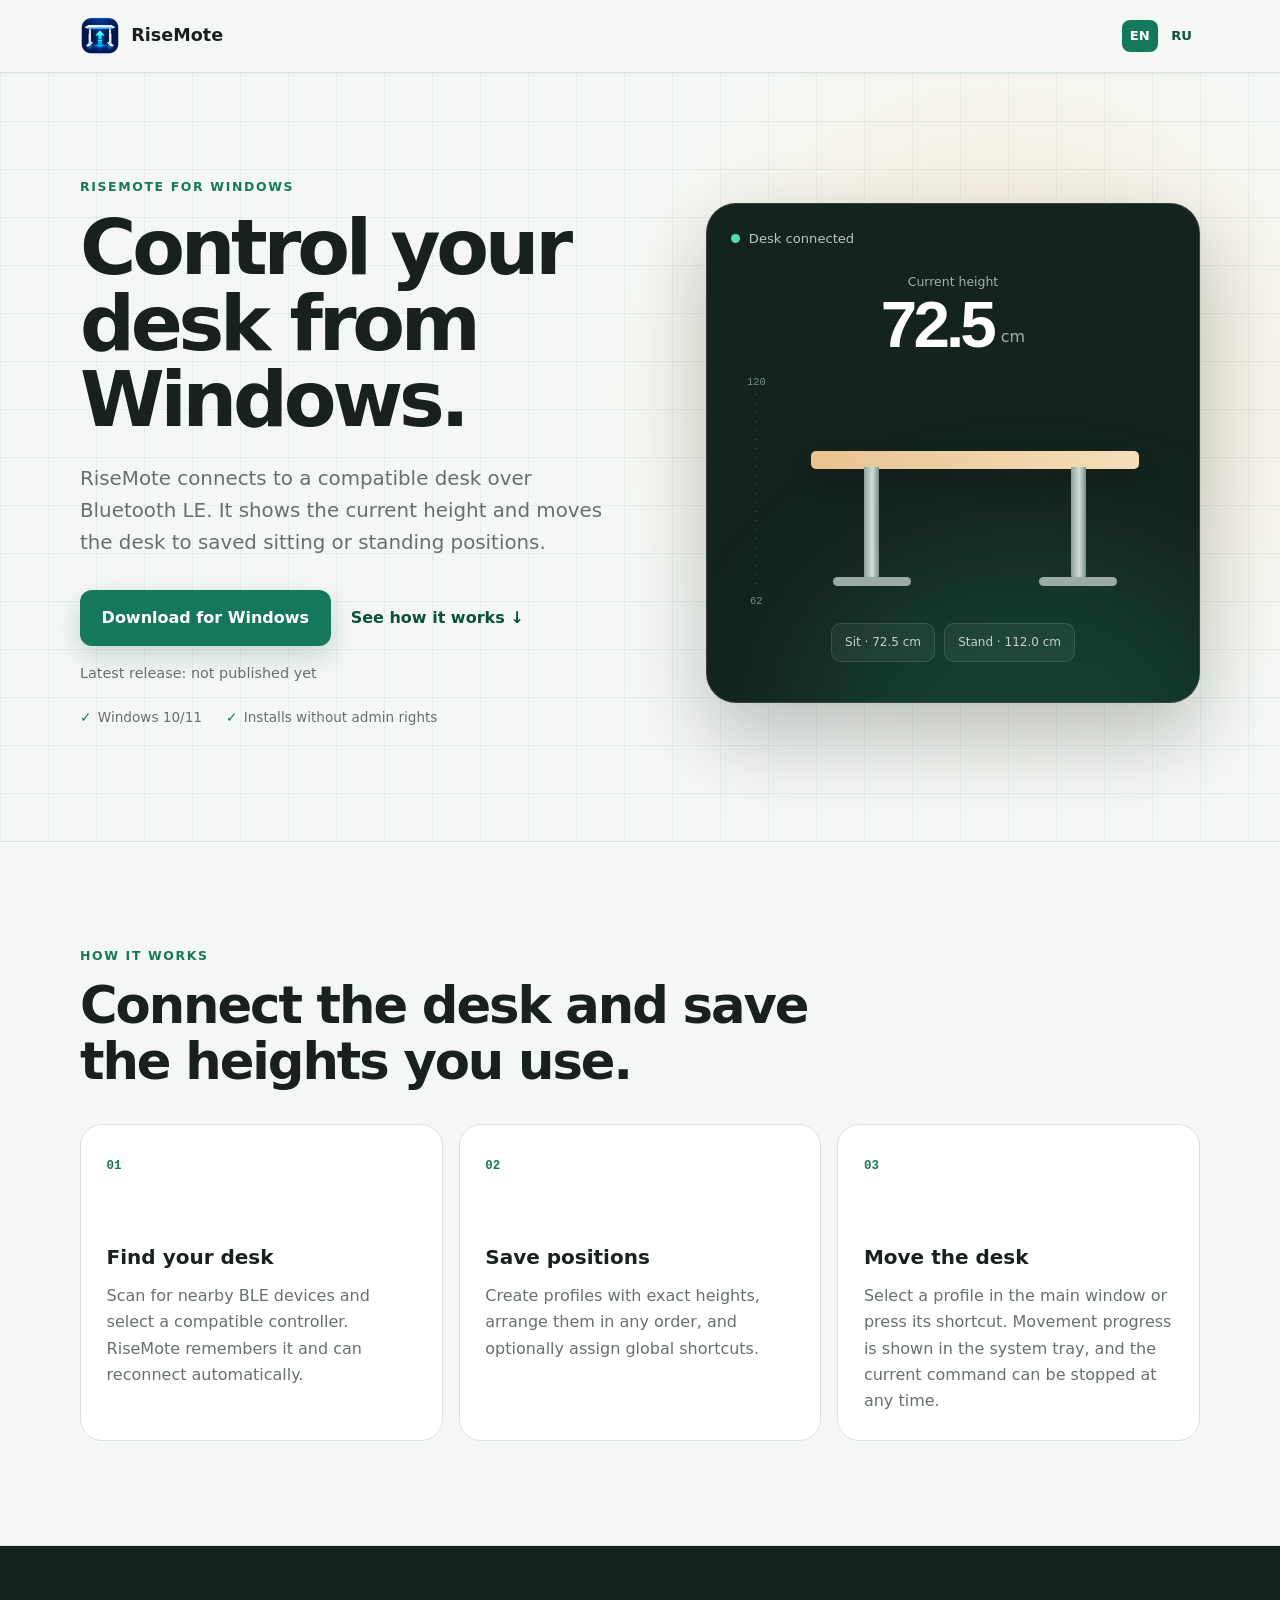
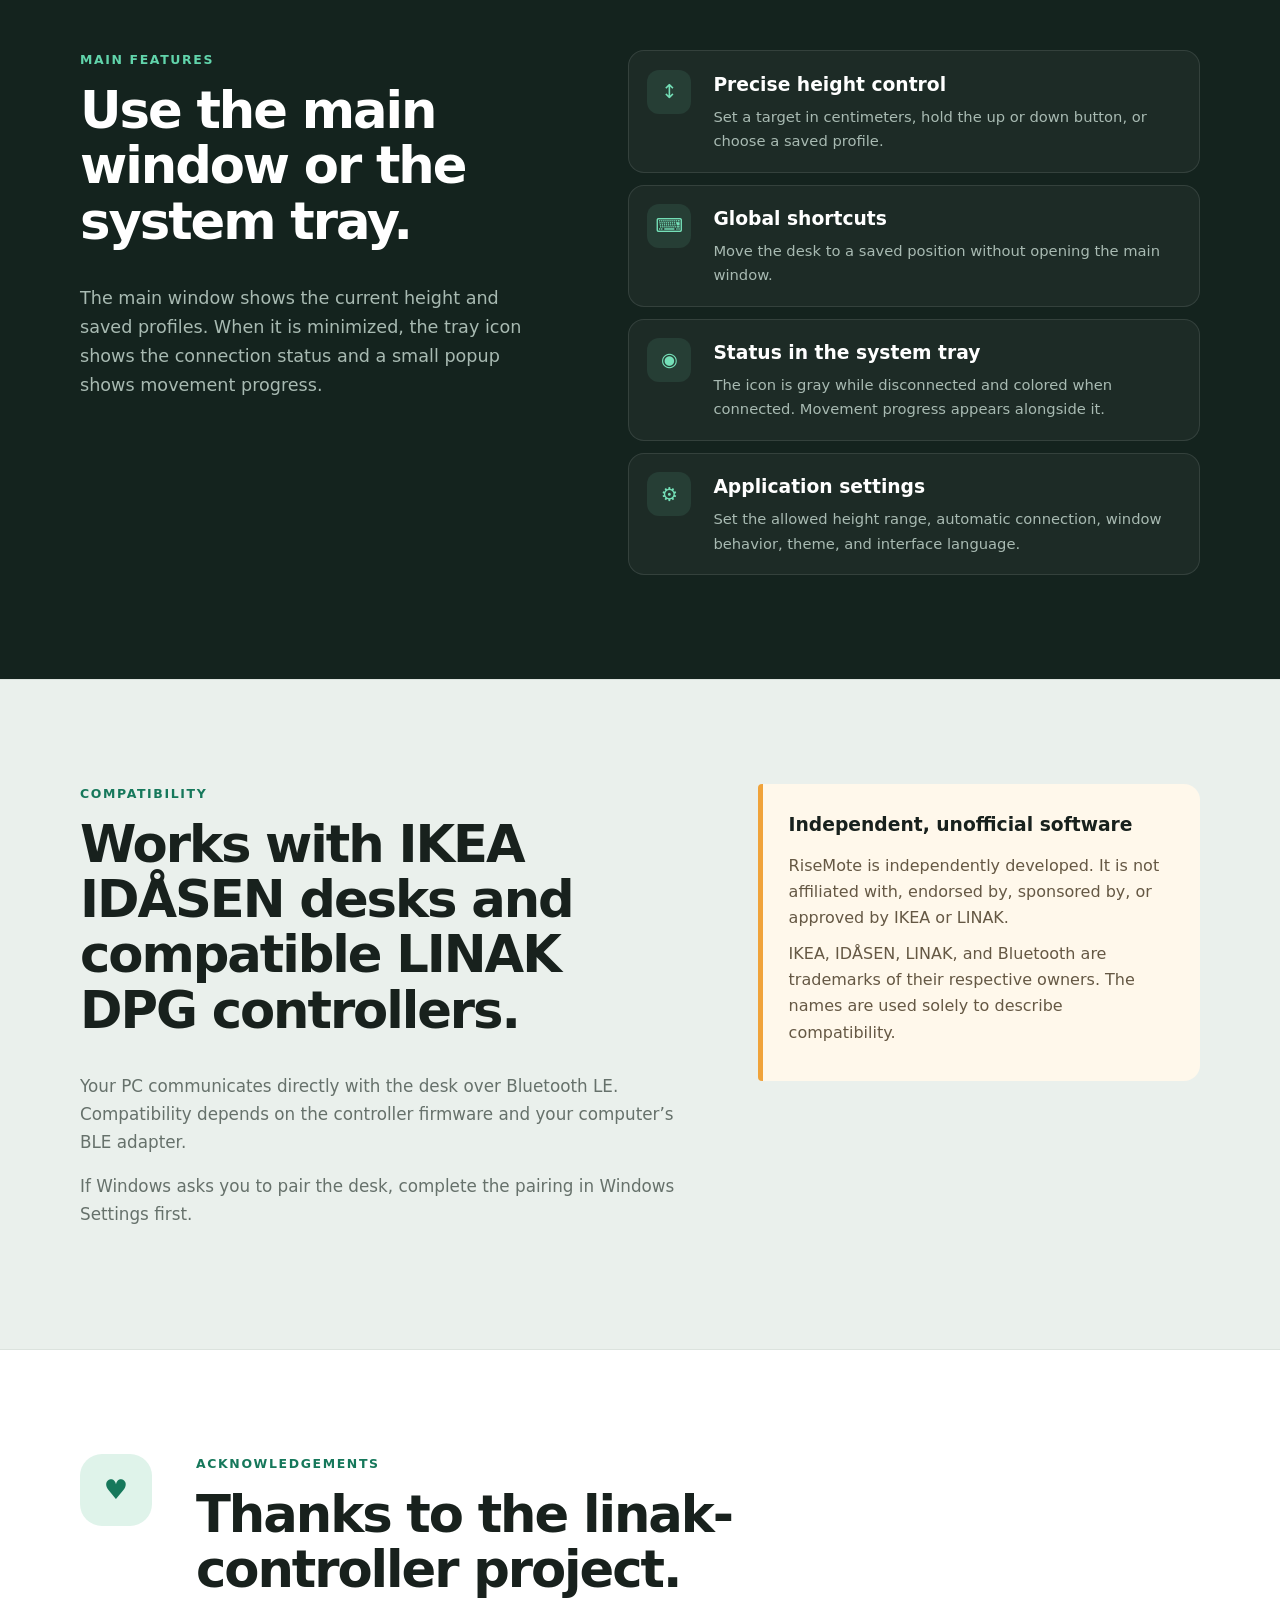
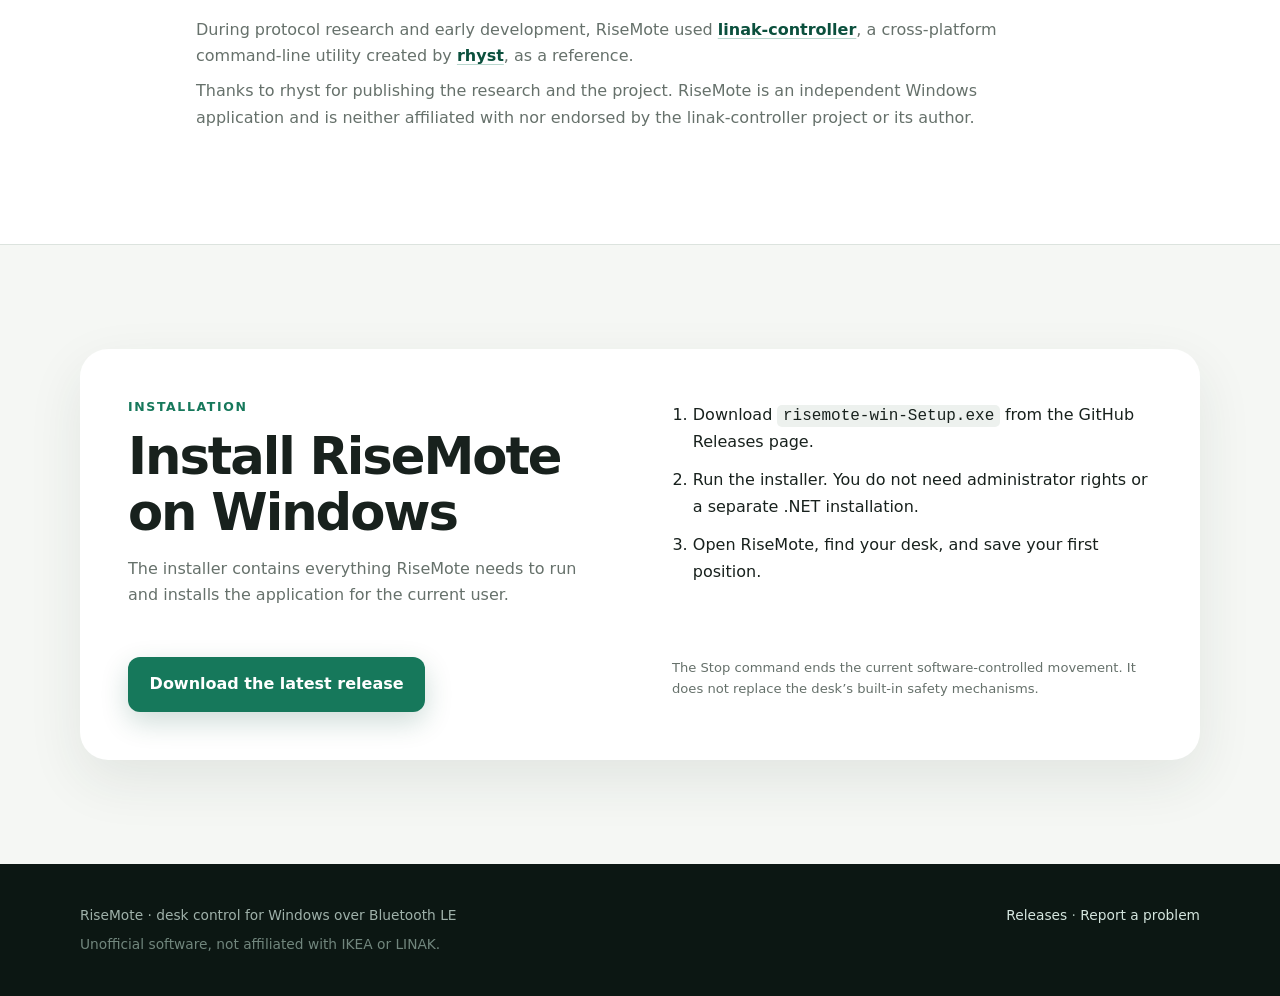
==== index.html @ e4ed6f23 "Update pages from 218585f" ====
<!doctype html>
<html lang="en">
<head>
  <meta charset="utf-8">
  <meta name="viewport" content="width=device-width, initial-scale=1">
  <title>RiseMote — Desk control for Windows</title>
  <meta name="description" content="Control a compatible sit-stand desk from Windows over Bluetooth LE. Save positions, assign global shortcuts, and monitor movement from the system tray.">
  <link rel="canonical" href="https://dosoft.github.io/risemote/">
  <link rel="alternate" hreflang="ru" href="https://dosoft.github.io/risemote/ru/">
  <link rel="icon" type="image/png" href="logo.png">
  <meta property="og:title" content="RiseMote — Desk control for Windows">
  <meta property="og:description" content="Live height, saved positions, global shortcuts, and tray controls for a compatible sit-stand desk.">
  <meta property="og:type" content="website">
  <meta property="og:url" content="https://dosoft.github.io/risemote/">
  <meta property="og:image" content="https://dosoft.github.io/risemote/logo.png">
  <meta property="og:locale" content="en_US">
  <meta name="twitter:card" content="summary">
  <link rel="stylesheet" href="styles.css">
  <script type="application/ld+json">{"@context":"https://schema.org","@type":"SoftwareApplication","name":"RiseMote","applicationCategory":"UtilitiesApplication","operatingSystem":"Windows 10, Windows 11","offers":{"@type":"Offer","price":"0","priceCurrency":"USD"},"url":"https://dosoft.github.io/risemote/","downloadUrl":"https://github.com/dosoft/risemote/releases"}</script>
</head>
<body>
  <header class="site-header">
    <div class="container nav"><a class="brand" href="./"><img src="logo.png" alt="" width="40" height="40"><span>RiseMote</span></a><nav class="languages" aria-label="Language"><span>EN</span><a href="ru/">RU</a></nav></div>
  </header>

  <main>
    <section class="hero">
      <div class="container hero-grid">
        <div class="hero-copy">
          <p class="eyebrow">RiseMote for Windows</p>
          <h1>Control your desk from Windows.</h1>
          <p class="lead">RiseMote connects to a compatible desk over Bluetooth LE. It shows the current height and moves the desk to saved sitting or standing positions.</p>
          <div class="cta"><a class="button" href="https://github.com/dosoft/risemote/releases/latest">Download for Windows</a><a class="text-link" href="#how-it-works">See how it works <span aria-hidden="true">↓</span></a></div>
          <p id="release-meta" class="release-meta" aria-live="polite">Latest release: not published yet</p>
          <ul class="requirements"><li>Windows 10/11</li><li>Installs without admin rights</li></ul>
        </div>

        <div class="desk-demo" aria-label="Illustration of a height-adjustable desk">
          <div class="connection"><span class="pulse"></span> Desk connected</div>
          <div class="readout"><span>Current height</span><strong>72.5</strong><small>cm</small></div>
          <div class="desk-scene">
            <div class="measure"><span>120</span><i></i><span>62</span></div>
            <div class="desk">
              <div class="desk-top"></div>
              <div class="desk-leg left"></div><div class="desk-leg right"></div>
              <div class="desk-foot left"></div><div class="desk-foot right"></div>
            </div>
          </div>
          <div class="preset-row"><span>Sit · 72.5 cm</span><span>Stand · 112.0 cm</span></div>
        </div>
      </div>
    </section>

    <section id="how-it-works" class="section"><div class="container">
      <p class="eyebrow">How it works</p><h2>Connect the desk and save the heights you use.</h2>
      <div class="steps">
        <article><span class="step-number">01</span><h3>Find your desk</h3><p>Scan for nearby BLE devices and select a compatible controller. RiseMote remembers it and can reconnect automatically.</p></article>
        <article><span class="step-number">02</span><h3>Save positions</h3><p>Create profiles with exact heights, arrange them in any order, and optionally assign global shortcuts.</p></article>
        <article><span class="step-number">03</span><h3>Move the desk</h3><p>Select a profile in the main window or press its shortcut. Movement progress is shown in the system tray, and the current command can be stopped at any time.</p></article>
      </div>
    </div></section>

    <section class="section control-section"><div class="container control-grid">
      <div><p class="eyebrow">Main features</p><h2>Use the main window or the system tray.</h2><p class="section-copy">The main window shows the current height and saved profiles. When it is minimized, the tray icon shows the connection status and a small popup shows movement progress.</p></div>
      <div class="feature-list">
        <article><span>↕</span><div><h3>Precise height control</h3><p>Set a target in centimeters, hold the up or down button, or choose a saved profile.</p></div></article>
        <article><span>⌨</span><div><h3>Global shortcuts</h3><p>Move the desk to a saved position without opening the main window.</p></div></article>
        <article><span>◉</span><div><h3>Status in the system tray</h3><p>The icon is gray while disconnected and colored when connected. Movement progress appears alongside it.</p></div></article>
        <article><span>⚙</span><div><h3>Application settings</h3><p>Set the allowed height range, automatic connection, window behavior, theme, and interface language.</p></div></article>
      </div>
    </div></section>

    <section class="section compatibility"><div class="container compatibility-grid">
      <div><p class="eyebrow">Compatibility</p><h2>Works with IKEA IDÅSEN desks and compatible LINAK DPG controllers.</h2><p>Your PC communicates directly with the desk over Bluetooth LE. Compatibility depends on the controller firmware and your computer’s BLE adapter.</p><p>If Windows asks you to pair the desk, complete the pairing in Windows Settings first.</p></div>
      <aside class="notice"><h3>Independent, unofficial software</h3><p>RiseMote is independently developed. It is not affiliated with, endorsed by, sponsored by, or approved by IKEA or LINAK.</p><p>IKEA, IDÅSEN, LINAK, and Bluetooth are trademarks of their respective owners. The names are used solely to describe compatibility.</p></aside>
    </div></section>

    <section class="section credits"><div class="container credit-card">
      <div class="credit-mark" aria-hidden="true">♥</div>
      <div><p class="eyebrow">Acknowledgements</p><h2>Thanks to the linak-controller project.</h2><p>During protocol research and early development, RiseMote used <a href="https://github.com/rhyst/linak-controller" rel="noopener">linak-controller</a>, a cross-platform command-line utility created by <a href="https://github.com/rhyst" rel="noopener">rhyst</a>, as a reference.</p><p>Thanks to rhyst for publishing the research and the project. RiseMote is an independent Windows application and is neither affiliated with nor endorsed by the linak-controller project or its author.</p></div>
    </div></section>

    <section class="section install"><div class="container install-card">
      <div><p class="eyebrow">Installation</p><h2>Install RiseMote on Windows</h2><p>The installer contains everything RiseMote needs to run and installs the application for the current user.</p></div>
      <ol><li>Download <code>risemote-win-Setup.exe</code> from the GitHub Releases page.</li><li>Run the installer. You do not need administrator rights or a separate .NET installation.</li><li>Open RiseMote, find your desk, and save your first position.</li></ol>
      <a class="button" href="https://github.com/dosoft/risemote/releases/latest">Download the latest release</a>
      <p class="fine-print">The Stop command ends the current software-controlled movement. It does not replace the desk’s built-in safety mechanisms.</p>
    </div></section>
  </main>

  <footer><div class="container footer-grid"><p>RiseMote · desk control for Windows over Bluetooth LE</p><p><a href="https://github.com/dosoft/risemote/releases">Releases</a> · <a href="https://github.com/dosoft/risemote/issues">Report a problem</a></p><p class="footer-legal">Unofficial software, not affiliated with IKEA or LINAK.</p></div></footer>
  <script src="release.js"></script>
</body>
</html>
---- styles.css ----
:root {
  --bg: #f5f7f4;
  --surface: #ffffff;
  --ink: #18211d;
  --muted: #66716b;
  --line: #dce3de;
  --green: #16785b;
  --green-dark: #0b503d;
  --green-soft: #dff3ea;
  --amber: #f0a33a;
  --night: #14231e;
  --radius: 22px;
}
* { box-sizing: border-box; }
html { scroll-behavior: smooth; }
body { margin: 0; color: var(--ink); background: var(--bg); font: 16px/1.65 "Segoe UI Variable", "Segoe UI", system-ui, sans-serif; }
a { color: var(--green-dark); text-decoration: none; }
a:hover { text-decoration: underline; }
.container { width: min(1120px, calc(100% - 2.5rem)); margin-inline: auto; }
.site-header { border-bottom: 1px solid var(--line); background: rgba(245,247,244,.88); backdrop-filter: blur(14px); }
.nav { min-height: 72px; display: flex; align-items: center; justify-content: space-between; }
.brand { display: inline-flex; align-items: center; gap: .7rem; color: var(--ink); font-size: 1.1rem; font-weight: 750; }
.brand:hover { text-decoration: none; }
.brand img { border-radius: 10px; }
.languages { display: flex; gap: .35rem; align-items: center; font-size: .82rem; font-weight: 750; }
.languages a, .languages span { min-width: 34px; padding: .35rem .5rem; border-radius: 8px; text-align: center; }
.languages span { color: white; background: var(--green); }
.hero { position: relative; overflow: hidden; padding: 6.5rem 0 7rem; background: linear-gradient(rgba(22,120,91,.07) 1px, transparent 1px), linear-gradient(90deg, rgba(22,120,91,.07) 1px, transparent 1px), radial-gradient(circle at 78% 42%, rgba(240,163,58,.2), transparent 24rem), var(--bg); background-size: 48px 48px, 48px 48px, auto, auto; }
.hero-grid { display: grid; grid-template-columns: minmax(0, 1.05fr) minmax(400px, .95fr); gap: 5rem; align-items: center; }
.eyebrow { margin: 0 0 .75rem; color: var(--green); font-size: .78rem; font-weight: 800; letter-spacing: .13em; text-transform: uppercase; }
h1 { max-width: 730px; margin: 0; font-size: clamp(3rem, 6vw, 5.5rem); line-height: .99; letter-spacing: -.055em; }
.lead { max-width: 650px; margin: 1.6rem 0 2rem; color: var(--muted); font-size: 1.24rem; line-height: 1.6; }
.cta { display: flex; flex-wrap: wrap; align-items: center; gap: 1.25rem; }
.button { display: inline-flex; align-items: center; justify-content: center; padding: .9rem 1.35rem; border-radius: 12px; color: white; background: var(--green); font-weight: 750; box-shadow: 0 10px 28px rgba(11,80,61,.2); transition: transform .18s, background .18s; }
.button:hover { background: var(--green-dark); text-decoration: none; transform: translateY(-2px); }
.text-link { font-weight: 700; }
.release-meta { min-height: 1.6em; margin: 1rem 0 0; color: var(--muted); font-size: .9rem; }
.release-version { color: var(--green-dark); }
.requirements { display: flex; flex-wrap: wrap; gap: .5rem 1.5rem; margin: 1.3rem 0 0; padding: 0; color: var(--muted); font-size: .85rem; list-style: none; }
.requirements li::before { content: "✓"; margin-right: .4rem; color: var(--green); font-weight: 800; }
.desk-demo { position: relative; min-height: 500px; padding: 1.5rem; border: 1px solid rgba(255,255,255,.15); border-radius: 30px; color: white; background: var(--night); box-shadow: 0 35px 80px rgba(20,35,30,.25); overflow: hidden; }
.desk-demo::before { content: ""; position: absolute; inset: auto -10% -35% 20%; height: 65%; border-radius: 50%; background: rgba(22,120,91,.32); filter: blur(65px); }
.connection { position: relative; display: flex; align-items: center; gap: .55rem; color: #b8c8c1; font-size: .82rem; }
.pulse { width: 9px; height: 9px; border-radius: 50%; background: #50dfa8; box-shadow: 0 0 0 0 rgba(80,223,168,.6); animation: pulse 2s infinite; }
.readout { position: relative; display: grid; grid-template-columns: auto auto; width: fit-content; margin: 1.4rem auto 0; align-items: end; }
.readout span { grid-column: 1 / 3; color: #9eb0a8; font-size: .78rem; text-align: center; }
.readout strong { font: 760 4.1rem/1 "Segoe UI Variable", "Segoe UI", sans-serif; letter-spacing: -.06em; }
.readout small { padding: 0 0 .45rem .5rem; color: #9eb0a8; font-size: 1rem; }
.desk-scene { position: relative; height: 260px; margin-top: .3rem; }
.measure { position: absolute; left: 1rem; top: 14px; bottom: 16px; display: grid; grid-template-rows: auto 1fr auto; color: #789087; font: .65rem/1 Consolas, monospace; text-align: center; }
.measure i { width: 1px; margin: .4rem auto; background: repeating-linear-gradient(to bottom, #476158 0 1px, transparent 1px 9px); }
.desk { position: absolute; inset: 0; }
.desk-top { position: absolute; left: 18%; right: 8%; top: 88px; height: 18px; border-radius: 5px; background: linear-gradient(90deg, #e8c390, #f6deb9); box-shadow: 0 12px 22px rgba(0,0,0,.22); }
.desk-leg { position: absolute; top: 104px; width: 15px; height: 112px; border-radius: 0 0 4px 4px; background: linear-gradient(90deg, #8ea099, #d2ddd8 55%, #788d84); }
.desk-leg.left { left: 30%; }
.desk-leg.right { right: 20%; }
.desk-foot { position: absolute; top: 214px; width: 78px; height: 9px; border-radius: 5px; background: #9aaba4; }
.desk-foot.left { left: calc(30% - 31px); }
.desk-foot.right { right: calc(20% - 31px); }
.preset-row { position: relative; display: flex; justify-content: center; gap: .6rem; }
.preset-row span { padding: .55rem .8rem; border: 1px solid rgba(255,255,255,.12); border-radius: 10px; color: #c5d1cc; background: rgba(255,255,255,.055); font-size: .75rem; }
.section { padding: 6.5rem 0; border-top: 1px solid var(--line); }
h2 { max-width: 760px; margin: 0 0 2.2rem; font-size: clamp(2.2rem, 4vw, 3.7rem); line-height: 1.08; letter-spacing: -.04em; }
.steps { display: grid; grid-template-columns: repeat(3, 1fr); gap: 1rem; }
.steps article { min-height: 270px; padding: 1.6rem; border: 1px solid var(--line); border-radius: var(--radius); background: var(--surface); }
.step-number { color: var(--green); font: 800 .78rem/1 Consolas, monospace; }
.steps h3 { margin: 4rem 0 .55rem; font-size: 1.25rem; }
.steps p, .section-copy { margin: 0; color: var(--muted); }
.control-section { color: white; background: var(--night); }
.control-section .eyebrow { color: #61d4ab; }
.control-grid { display: grid; grid-template-columns: .9fr 1.1fr; gap: 5rem; }
.control-section .section-copy { color: #a8bab2; font-size: 1.1rem; }
.feature-list { display: grid; gap: .75rem; }
.feature-list article { display: grid; grid-template-columns: 50px 1fr; gap: 1rem; padding: 1.15rem; border: 1px solid rgba(255,255,255,.1); border-radius: 16px; background: rgba(255,255,255,.04); }
.feature-list article > span { display: grid; width: 44px; height: 44px; place-items: center; border-radius: 12px; color: #75e0b8; background: rgba(117,224,184,.1); font-size: 1.2rem; }
.feature-list h3 { margin: 0 0 .25rem; }
.feature-list p { margin: 0; color: #a8bab2; font-size: .92rem; }
.compatibility { background: #eaf0ec; }
.compatibility-grid { display: grid; grid-template-columns: 1.15fr .85fr; gap: 5rem; align-items: start; }
.compatibility-grid > div > p:not(.eyebrow) { color: var(--muted); font-size: 1.05rem; }
.notice { padding: 1.6rem; border-left: 5px solid var(--amber); border-radius: 4px 16px 16px 4px; background: #fff8eb; }
.notice h3 { margin: 0 0 .75rem; }
.notice p { margin: .55rem 0; color: #655844; }
.credits { background: var(--surface); }
.credit-card { display: grid; grid-template-columns: 84px 1fr; gap: 2rem; align-items: start; }
.credit-mark { display: grid; width: 72px; height: 72px; place-items: center; border-radius: 22px; color: var(--green); background: var(--green-soft); font-size: 1.7rem; }
.credit-card h2 { margin-bottom: 1.2rem; }
.credit-card p:not(.eyebrow) { max-width: 820px; margin: .55rem 0; color: var(--muted); }
.credit-card a { font-weight: 700; text-decoration: underline; text-decoration-color: rgba(22,120,91,.3); text-underline-offset: .2em; }
.install-card { display: grid; grid-template-columns: 1fr 1fr; gap: 2rem 4rem; padding: 3rem; border-radius: 28px; background: var(--surface); box-shadow: 0 20px 55px rgba(32,58,48,.09); }
.install-card h2 { margin-bottom: .8rem; }
.install-card > div > p:last-child { color: var(--muted); }
.install-card ol { margin: .3rem 0 0; padding-left: 1.3rem; }
.install-card li { margin-bottom: .75rem; }
.install-card .button { justify-self: start; align-self: start; }
.fine-print { margin: 0; color: var(--muted); font-size: .82rem; }
code { padding: .12rem .35rem; border-radius: 5px; background: #edf1ee; overflow-wrap: anywhere; }
footer { padding: 2.5rem 0; color: #9fb1aa; background: #0c1713; font-size: .86rem; }
.footer-grid { display: grid; grid-template-columns: 1fr auto; gap: .4rem 2rem; align-items: center; }
footer p { margin: 0; }
footer a { color: #d4e5de; }
.footer-legal { grid-column: 1 / -1; color: #71867d; }
@keyframes pulse { 70% { box-shadow: 0 0 0 9px rgba(80,223,168,0); } 100% { box-shadow: 0 0 0 0 rgba(80,223,168,0); } }
@media (prefers-reduced-motion: reduce) { html { scroll-behavior: auto; } .pulse { animation: none; } }
@media (max-width: 900px) {
  .hero { padding: 4.5rem 0; }
  .hero-grid, .control-grid, .compatibility-grid { grid-template-columns: 1fr; gap: 3.5rem; }
  .hero-copy { text-align: center; }
  .lead { margin-inline: auto; }
  .cta, .requirements { justify-content: center; }
  .desk-demo { width: min(540px, 100%); margin-inline: auto; }
  .steps { grid-template-columns: 1fr; }
  .steps article { min-height: 0; }
  .steps h3 { margin-top: 2rem; }
}
@media (max-width: 650px) {
  .container { width: min(100% - 1.5rem, 1120px); }
  .hero { padding: 3.5rem 0; }
  h1 { font-size: clamp(2.7rem, 13vw, 4rem); }
  .desk-demo { min-height: 455px; padding: 1.1rem; }
  .desk-scene { height: 225px; }
  .desk-top { top: 70px; }
  .desk-leg { top: 86px; height: 102px; }
  .desk-foot { top: 186px; }
  .preset-row { gap: .35rem; }
  .preset-row span { padding: .45rem .55rem; font-size: .67rem; }
  .section { padding: 4.5rem 0; }
  .install-card { grid-template-columns: 1fr; padding: 1.5rem; }
  .credit-card { grid-template-columns: 1fr; gap: 1rem; }
  .footer-grid { grid-template-columns: 1fr; text-align: center; }
  .footer-legal { grid-column: auto; }
}
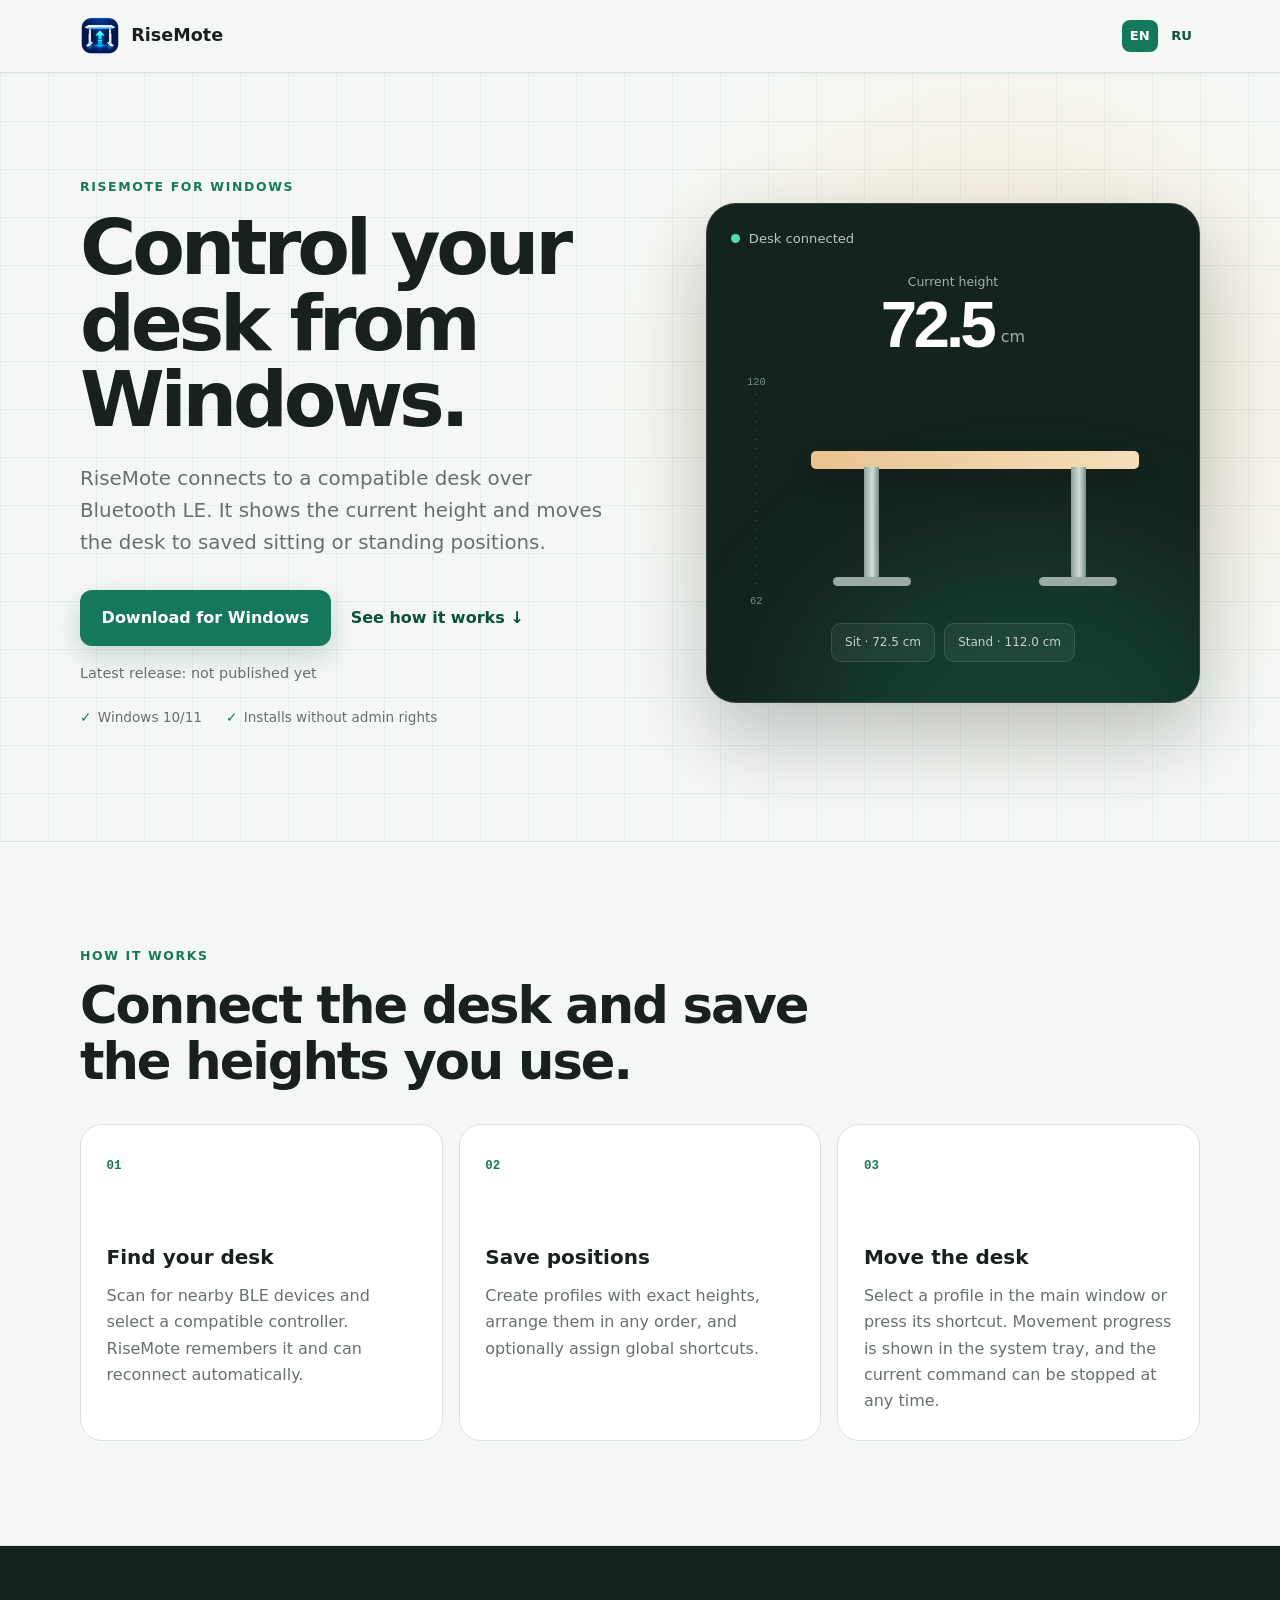
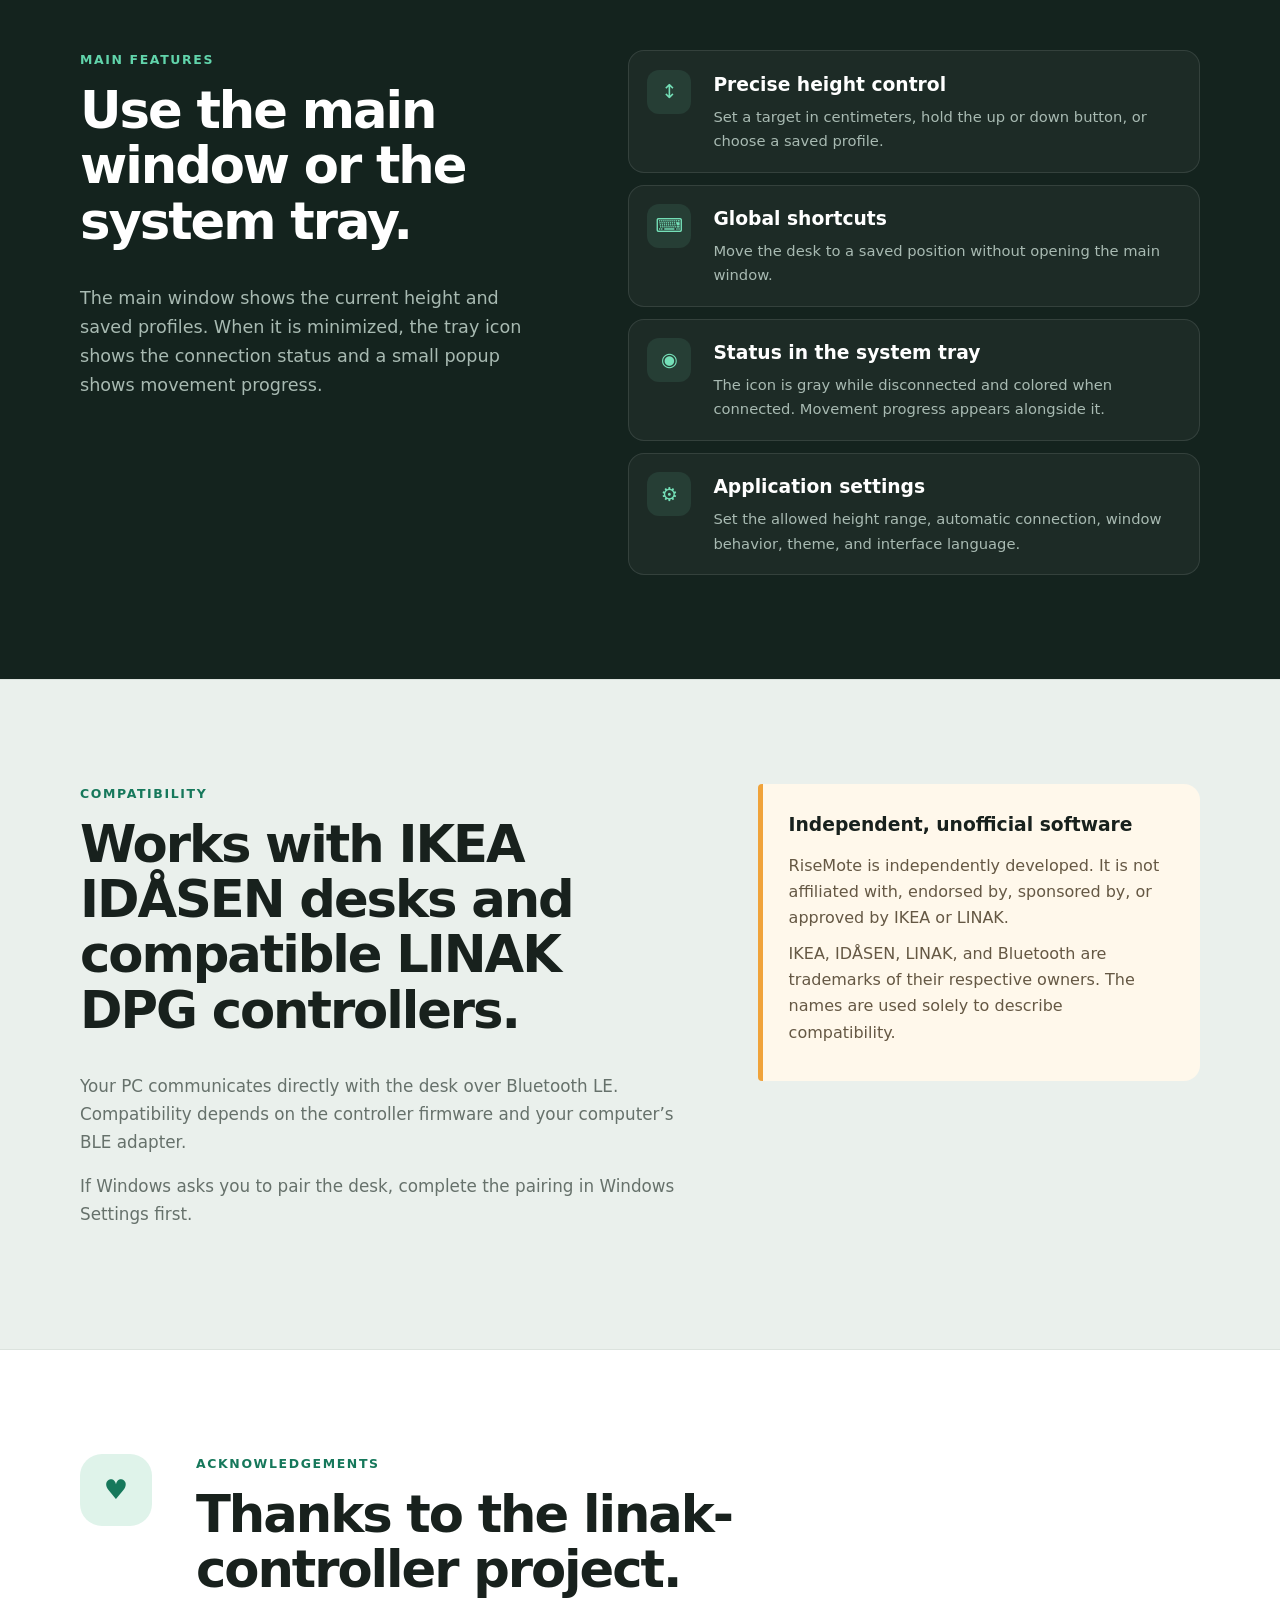
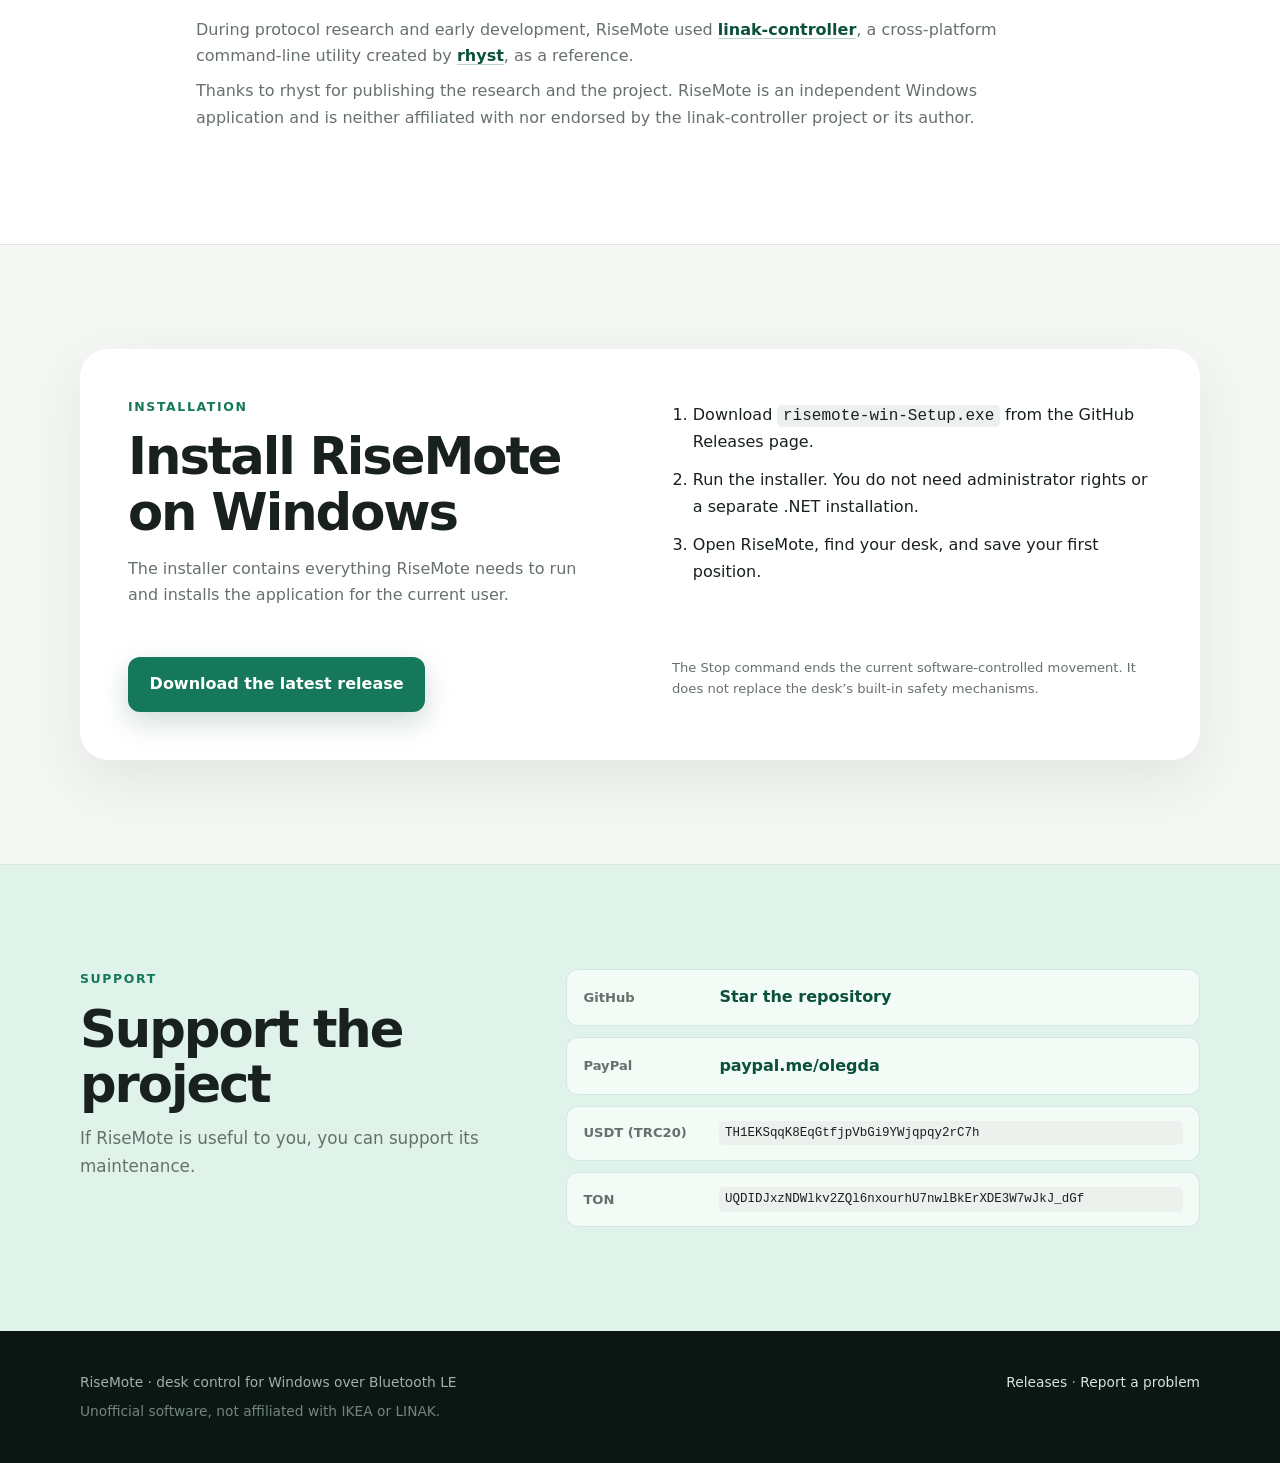
==== commit ebc3c3be: "Update pages from 1939dfc" ====
--- a/index.html
+++ b/index.html
@@ -86,6 +86,16 @@
       <a class="button" href="https://github.com/dosoft/risemote/releases/latest">Download the latest release</a>
       <p class="fine-print">The Stop command ends the current software-controlled movement. It does not replace the desk’s built-in safety mechanisms.</p>
     </div></section>
+
+    <section class="section support"><div class="container support-card">
+      <div><p class="eyebrow">Support</p><h2>Support the project</h2><p>If RiseMote is useful to you, you can support its maintenance.</p></div>
+      <ul class="support-options">
+        <li><span>GitHub</span><a href="https://github.com/dosoft/risemote">Star the repository</a></li>
+        <li><span>PayPal</span><a href="https://paypal.me/olegda">paypal.me/olegda</a></li>
+        <li><span>USDT (TRC20)</span><code>TH1EKSqqK8EqGtfjpVbGi9YWjqpqy2rC7h</code></li>
+        <li><span>TON</span><code>UQDIDJxzNDWlkv2ZQl6nxourhU7nwlBkErXDE3W7wJkJ_dGf</code></li>
+      </ul>
+    </div></section>
   </main>
 
   <footer><div class="container footer-grid"><p>RiseMote · desk control for Windows over Bluetooth LE</p><p><a href="https://github.com/dosoft/risemote/releases">Releases</a> · <a href="https://github.com/dosoft/risemote/issues">Report a problem</a></p><p class="footer-legal">Unofficial software, not affiliated with IKEA or LINAK.</p></div></footer>
--- a/styles.css
+++ b/styles.css
@@ -94,6 +94,15 @@
 .install-card li { margin-bottom: .75rem; }
 .install-card .button { justify-self: start; align-self: start; }
 .fine-print { margin: 0; color: var(--muted); font-size: .82rem; }
+.support { background: var(--green-soft); }
+.support-card { display: grid; grid-template-columns: .8fr 1.2fr; gap: 4rem; align-items: start; }
+.support-card h2 { margin-bottom: .8rem; }
+.support-card > div > p:last-child { max-width: 520px; margin: 0; color: var(--muted); font-size: 1.05rem; }
+.support-options { display: grid; gap: .7rem; margin: 0; padding: 0; list-style: none; }
+.support-options li { display: grid; grid-template-columns: 120px minmax(0, 1fr); gap: 1rem; align-items: center; padding: .9rem 1rem; border: 1px solid rgba(22,120,91,.14); border-radius: 12px; background: rgba(255,255,255,.62); }
+.support-options span { color: var(--muted); font-size: .82rem; font-weight: 700; }
+.support-options a { font-weight: 700; }
+.support-options code { min-width: 0; font-size: .78rem; }
 code { padding: .12rem .35rem; border-radius: 5px; background: #edf1ee; overflow-wrap: anywhere; }
 footer { padding: 2.5rem 0; color: #9fb1aa; background: #0c1713; font-size: .86rem; }
 .footer-grid { display: grid; grid-template-columns: 1fr auto; gap: .4rem 2rem; align-items: center; }
@@ -104,7 +113,7 @@
 @media (prefers-reduced-motion: reduce) { html { scroll-behavior: auto; } .pulse { animation: none; } }
 @media (max-width: 900px) {
   .hero { padding: 4.5rem 0; }
-  .hero-grid, .control-grid, .compatibility-grid { grid-template-columns: 1fr; gap: 3.5rem; }
+  .hero-grid, .control-grid, .compatibility-grid, .support-card { grid-template-columns: 1fr; gap: 3.5rem; }
   .hero-copy { text-align: center; }
   .lead { margin-inline: auto; }
   .cta, .requirements { justify-content: center; }
@@ -126,6 +135,7 @@
   .preset-row span { padding: .45rem .55rem; font-size: .67rem; }
   .section { padding: 4.5rem 0; }
   .install-card { grid-template-columns: 1fr; padding: 1.5rem; }
+  .support-options li { grid-template-columns: 1fr; gap: .25rem; }
   .credit-card { grid-template-columns: 1fr; gap: 1rem; }
   .footer-grid { grid-template-columns: 1fr; text-align: center; }
   .footer-legal { grid-column: auto; }
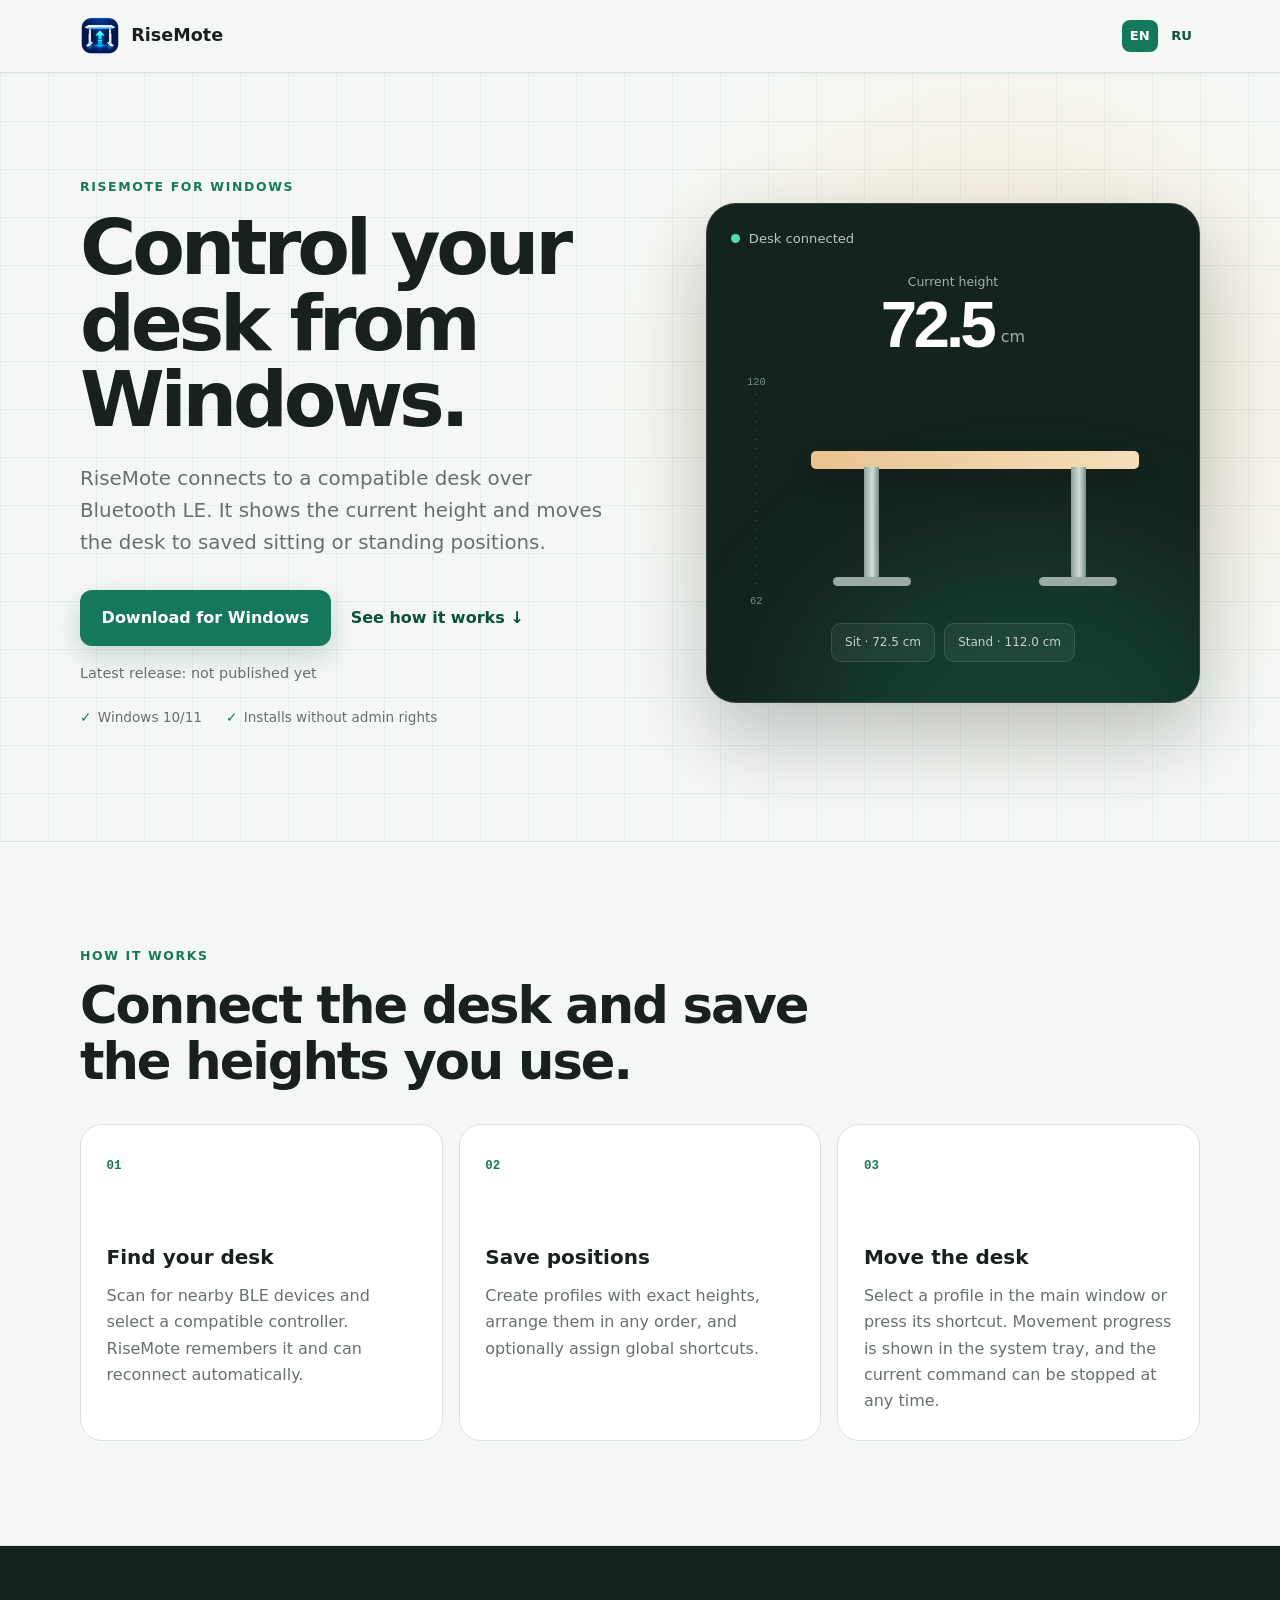
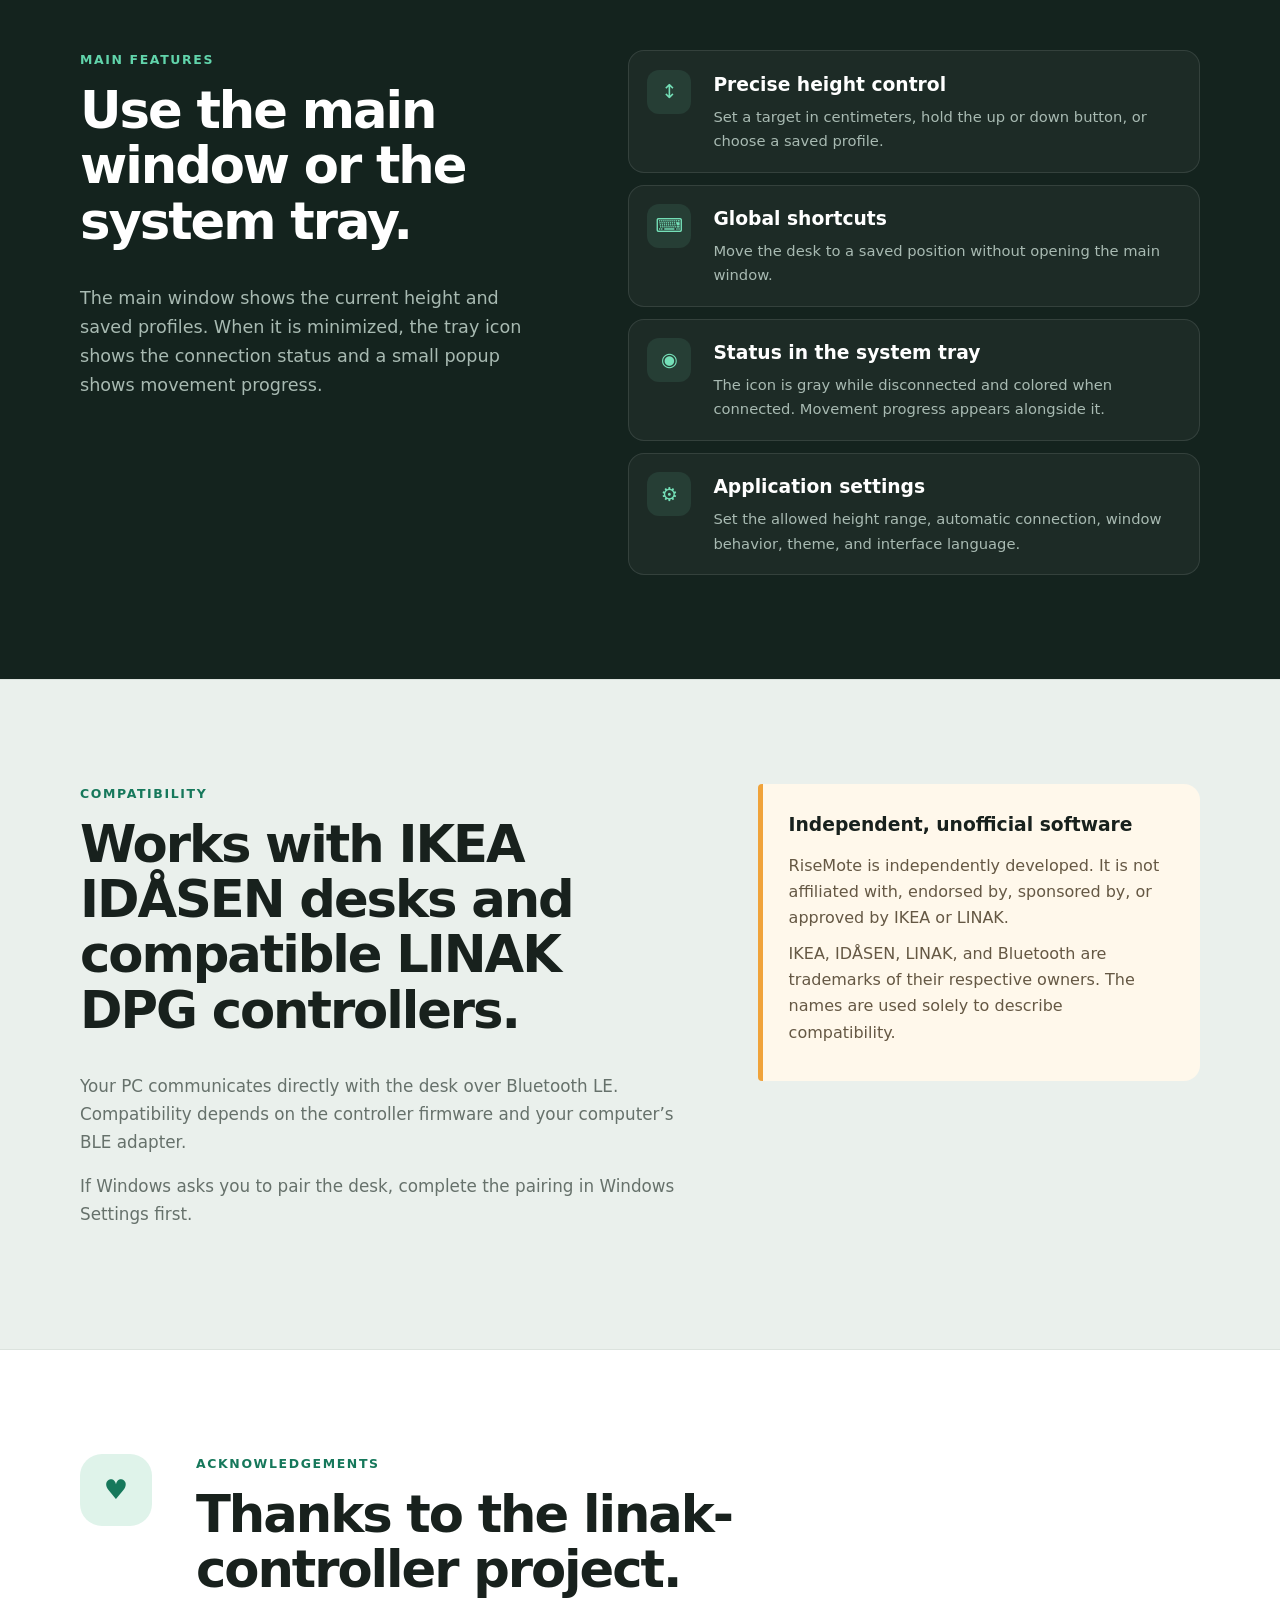
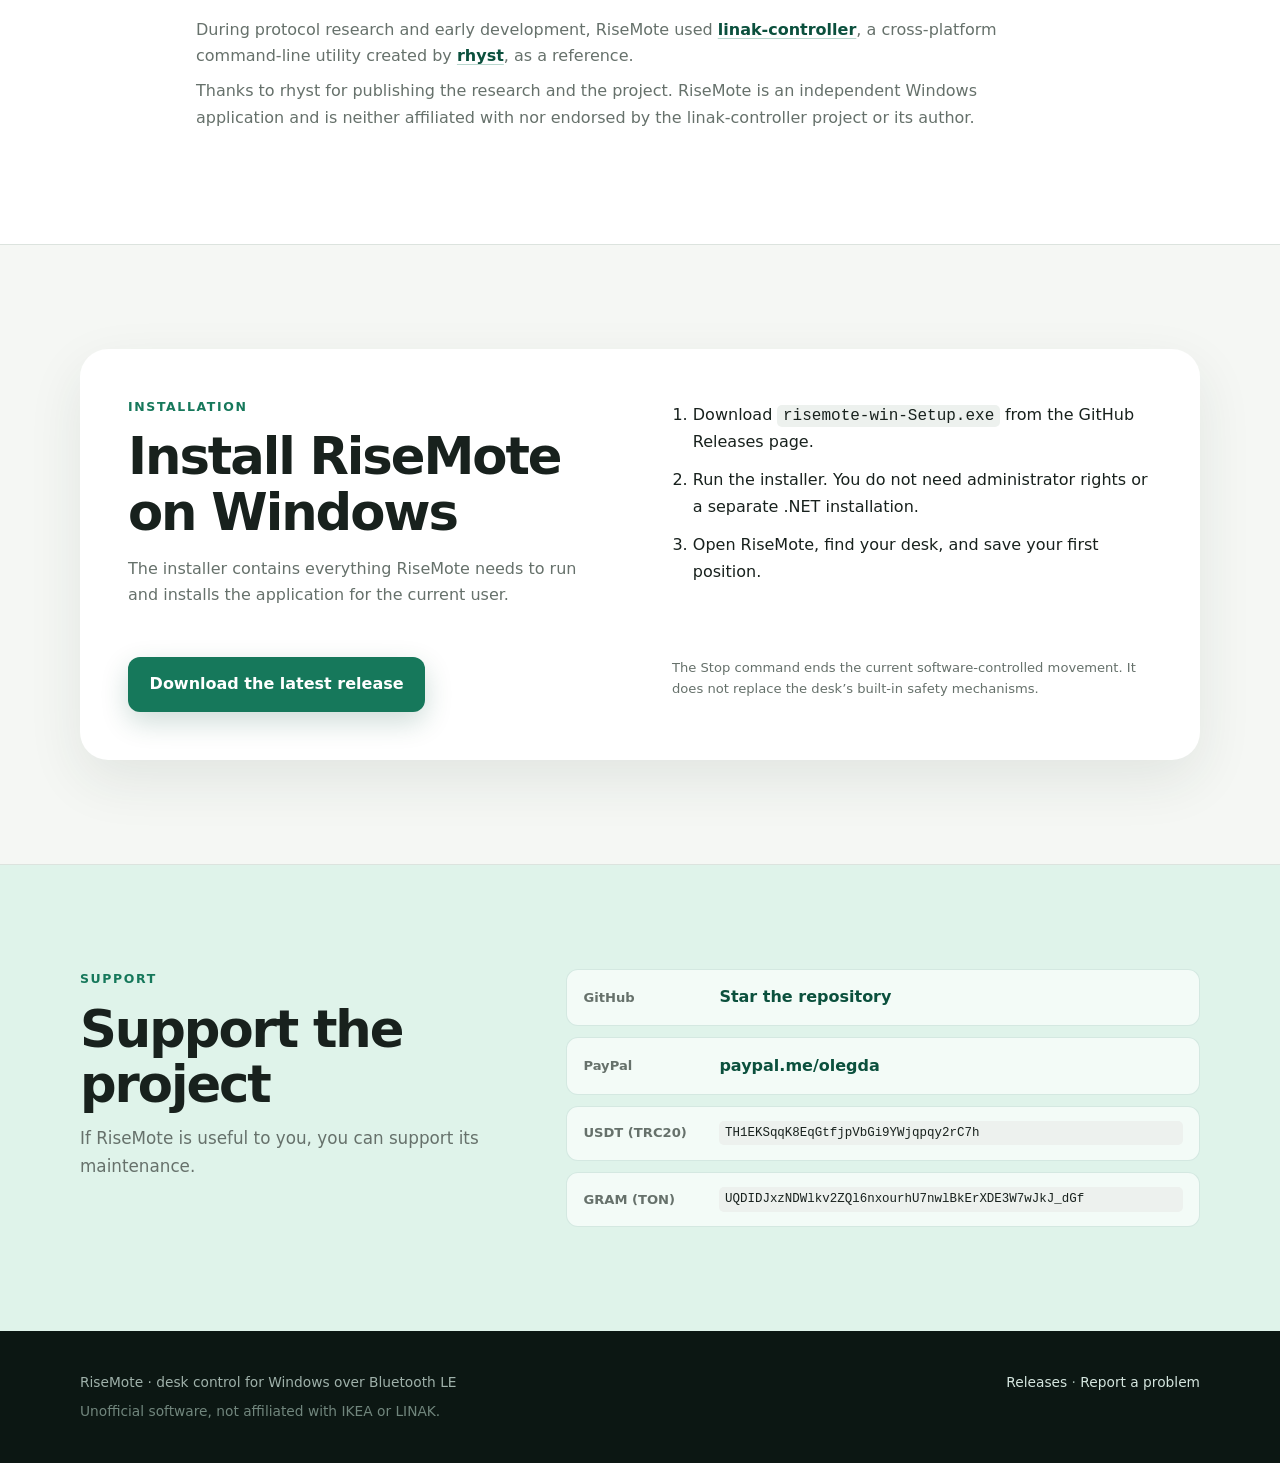
==== commit 54780462: "Update pages from ce82600" ====
--- a/index.html
+++ b/index.html
@@ -93,7 +93,7 @@
         <li><span>GitHub</span><a href="https://github.com/dosoft/risemote">Star the repository</a></li>
         <li><span>PayPal</span><a href="https://paypal.me/olegda">paypal.me/olegda</a></li>
         <li><span>USDT (TRC20)</span><code>TH1EKSqqK8EqGtfjpVbGi9YWjqpqy2rC7h</code></li>
-        <li><span>TON</span><code>UQDIDJxzNDWlkv2ZQl6nxourhU7nwlBkErXDE3W7wJkJ_dGf</code></li>
+        <li><span>GRAM (TON)</span><code>UQDIDJxzNDWlkv2ZQl6nxourhU7nwlBkErXDE3W7wJkJ_dGf</code></li>
       </ul>
     </div></section>
   </main>
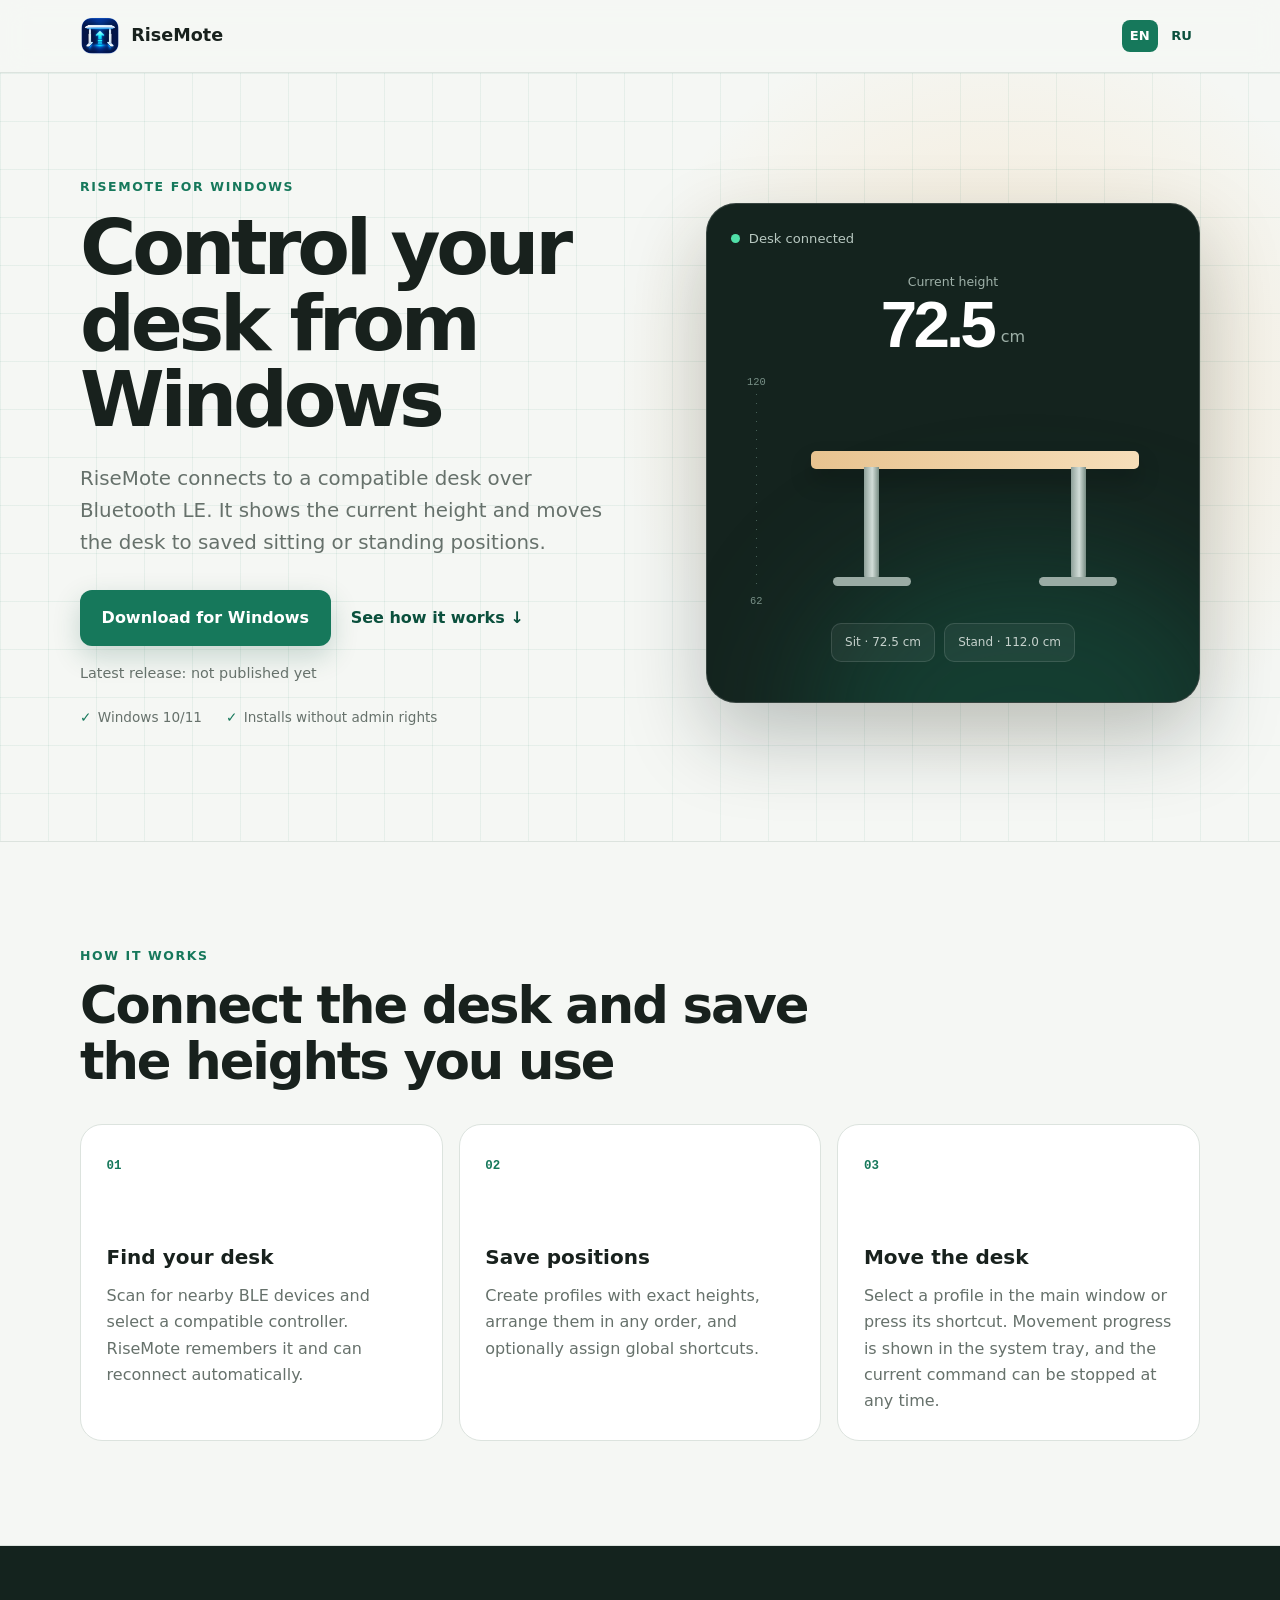
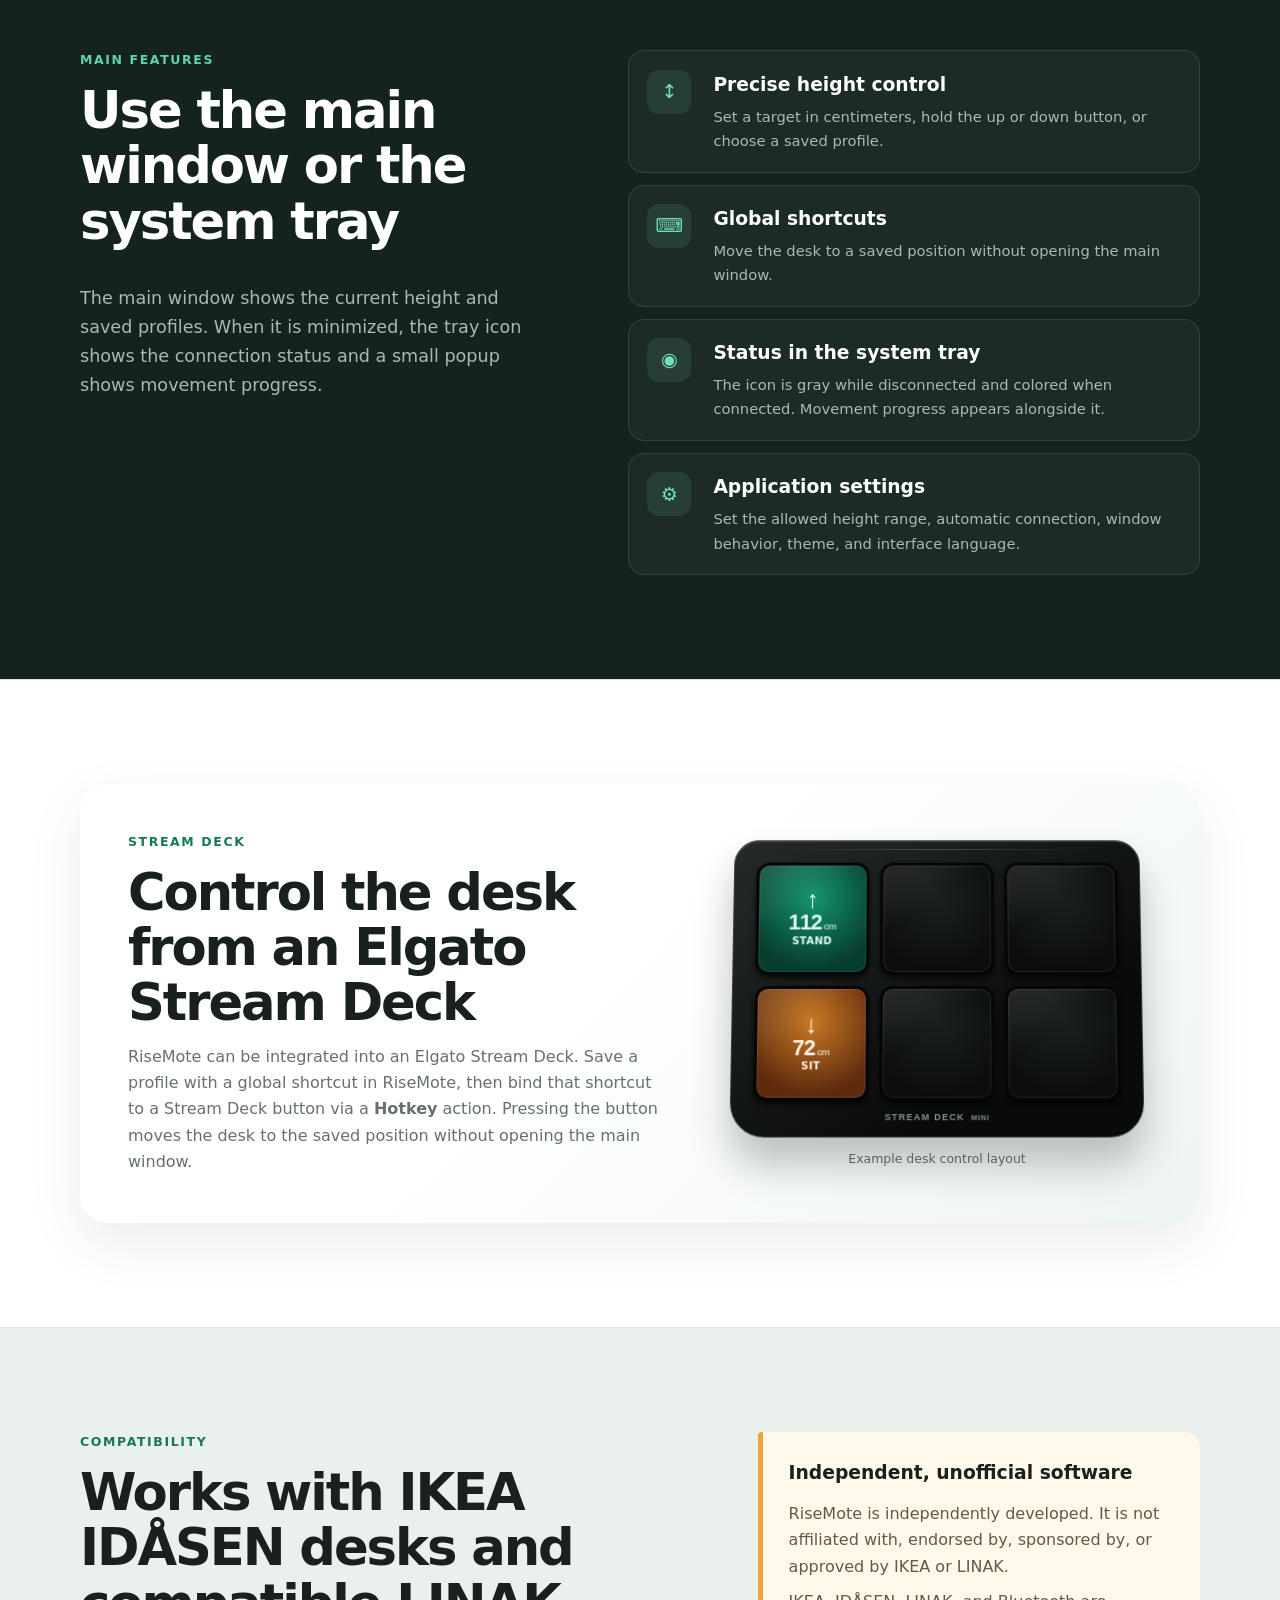
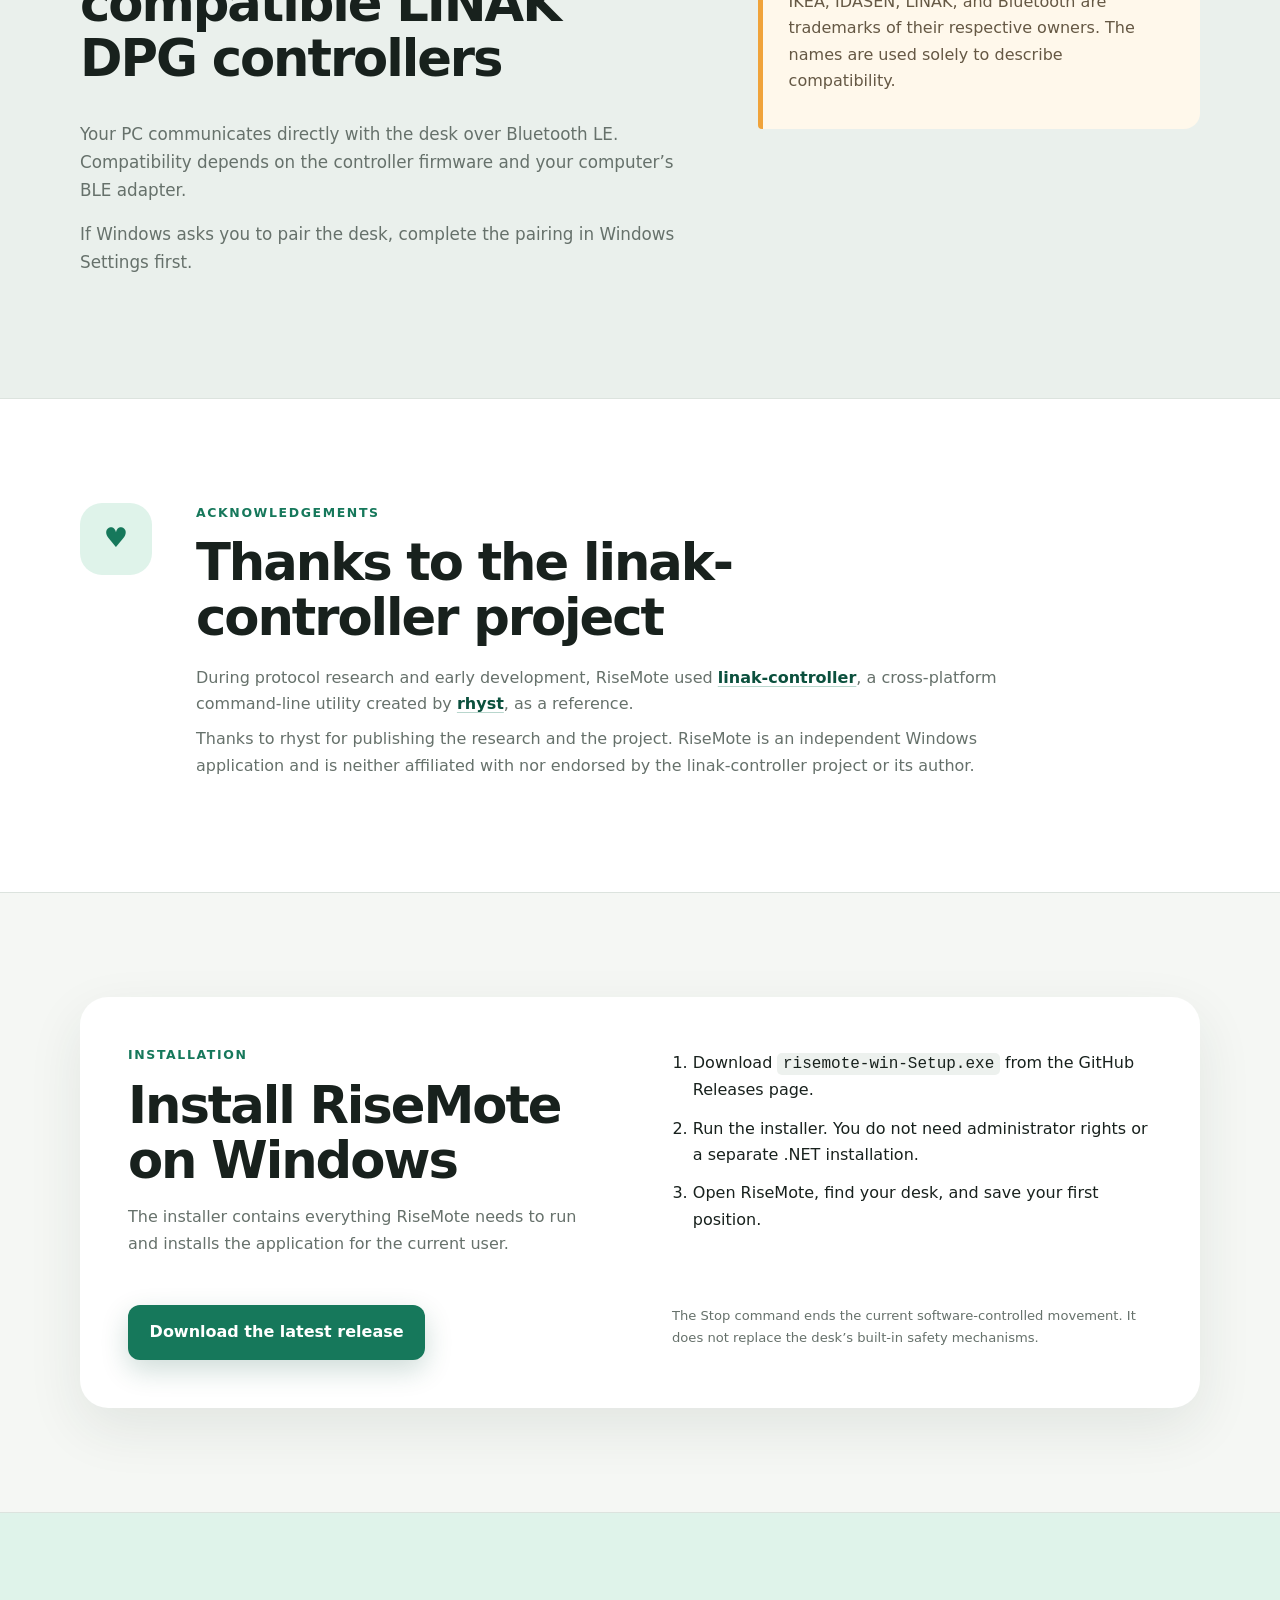
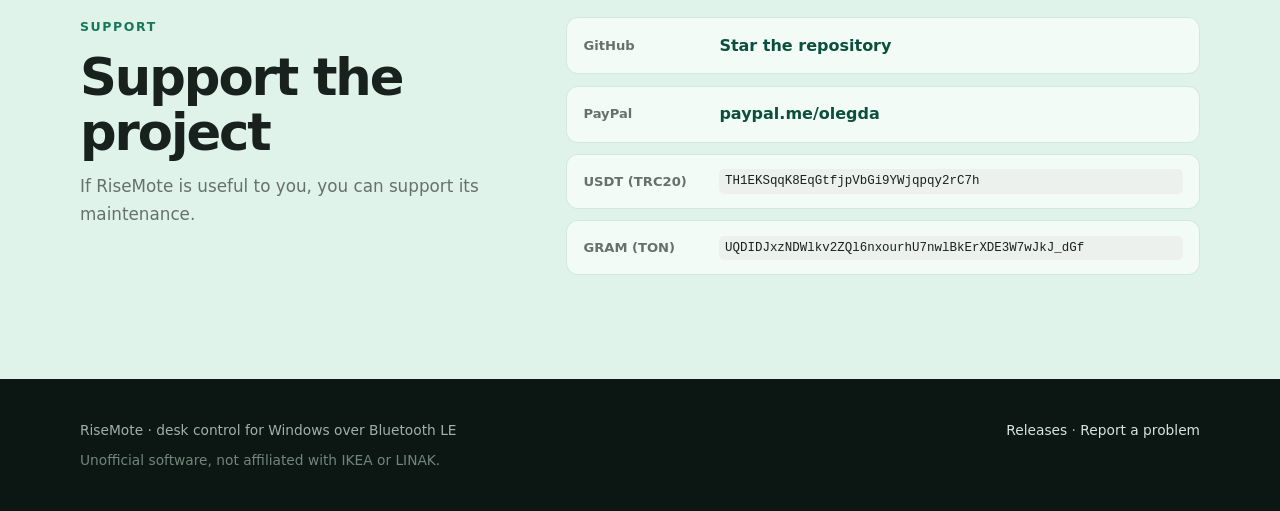
==== commit 1d23f8fe: "Update pages from 24ce015" ====
--- a/index.html
+++ b/index.html
@@ -28,7 +28,7 @@
       <div class="container hero-grid">
         <div class="hero-copy">
           <p class="eyebrow">RiseMote for Windows</p>
-          <h1>Control your desk from Windows.</h1>
+          <h1>Control your desk from Windows</h1>
           <p class="lead">RiseMote connects to a compatible desk over Bluetooth LE. It shows the current height and moves the desk to saved sitting or standing positions.</p>
           <div class="cta"><a class="button" href="https://github.com/dosoft/risemote/releases/latest">Download for Windows</a><a class="text-link" href="#how-it-works">See how it works <span aria-hidden="true">↓</span></a></div>
           <p id="release-meta" class="release-meta" aria-live="polite">Latest release: not published yet</p>
@@ -52,7 +52,7 @@
     </section>
 
     <section id="how-it-works" class="section"><div class="container">
-      <p class="eyebrow">How it works</p><h2>Connect the desk and save the heights you use.</h2>
+      <p class="eyebrow">How it works</p><h2>Connect the desk and save the heights you use</h2>
       <div class="steps">
         <article><span class="step-number">01</span><h3>Find your desk</h3><p>Scan for nearby BLE devices and select a compatible controller. RiseMote remembers it and can reconnect automatically.</p></article>
         <article><span class="step-number">02</span><h3>Save positions</h3><p>Create profiles with exact heights, arrange them in any order, and optionally assign global shortcuts.</p></article>
@@ -61,7 +61,7 @@
     </div></section>
 
     <section class="section control-section"><div class="container control-grid">
-      <div><p class="eyebrow">Main features</p><h2>Use the main window or the system tray.</h2><p class="section-copy">The main window shows the current height and saved profiles. When it is minimized, the tray icon shows the connection status and a small popup shows movement progress.</p></div>
+      <div><p class="eyebrow">Main features</p><h2>Use the main window or the system tray</h2><p class="section-copy">The main window shows the current height and saved profiles. When it is minimized, the tray icon shows the connection status and a small popup shows movement progress.</p></div>
       <div class="feature-list">
         <article><span>↕</span><div><h3>Precise height control</h3><p>Set a target in centimeters, hold the up or down button, or choose a saved profile.</p></div></article>
         <article><span>⌨</span><div><h3>Global shortcuts</h3><p>Move the desk to a saved position without opening the main window.</p></div></article>
@@ -70,14 +70,32 @@
       </div>
     </div></section>
 
+    <section class="section streamdeck-section"><div class="container streamdeck-card">
+      <div class="streamdeck-copy"><p class="eyebrow">Stream Deck</p><h2>Control the desk from an Elgato Stream Deck</h2><p class="section-copy">RiseMote can be integrated into an Elgato Stream Deck. Save a profile with a global shortcut in RiseMote, then bind that shortcut to a Stream Deck button via a <strong>Hotkey</strong> action. Pressing the button moves the desk to the saved position without opening the main window.</p></div>
+      <figure class="streamdeck-figure">
+        <div class="streamdeck-device" role="img" aria-label="Example Stream Deck Mini layout for desk control">
+          <div class="deck-keys">
+            <div class="deck-key deck-key-stand"><span class="deck-key-icon">↑</span><span class="deck-key-value">112</span><span class="deck-key-label">Stand</span></div>
+            <div class="deck-key deck-key-empty" aria-hidden="true"></div>
+            <div class="deck-key deck-key-empty" aria-hidden="true"></div>
+            <div class="deck-key deck-key-sit"><span class="deck-key-icon">↓</span><span class="deck-key-value">72</span><span class="deck-key-label">Sit</span></div>
+            <div class="deck-key deck-key-empty" aria-hidden="true"></div>
+            <div class="deck-key deck-key-empty" aria-hidden="true"></div>
+          </div>
+          <div class="deck-brand"><span>STREAM DECK</span><small>MINI</small></div>
+        </div>
+        <figcaption>Example desk control layout</figcaption>
+      </figure>
+    </div></section>
+
     <section class="section compatibility"><div class="container compatibility-grid">
-      <div><p class="eyebrow">Compatibility</p><h2>Works with IKEA IDÅSEN desks and compatible LINAK DPG controllers.</h2><p>Your PC communicates directly with the desk over Bluetooth LE. Compatibility depends on the controller firmware and your computer’s BLE adapter.</p><p>If Windows asks you to pair the desk, complete the pairing in Windows Settings first.</p></div>
+      <div><p class="eyebrow">Compatibility</p><h2>Works with IKEA IDÅSEN desks and compatible LINAK DPG controllers</h2><p>Your PC communicates directly with the desk over Bluetooth LE. Compatibility depends on the controller firmware and your computer’s BLE adapter.</p><p>If Windows asks you to pair the desk, complete the pairing in Windows Settings first.</p></div>
       <aside class="notice"><h3>Independent, unofficial software</h3><p>RiseMote is independently developed. It is not affiliated with, endorsed by, sponsored by, or approved by IKEA or LINAK.</p><p>IKEA, IDÅSEN, LINAK, and Bluetooth are trademarks of their respective owners. The names are used solely to describe compatibility.</p></aside>
     </div></section>
 
     <section class="section credits"><div class="container credit-card">
       <div class="credit-mark" aria-hidden="true">♥</div>
-      <div><p class="eyebrow">Acknowledgements</p><h2>Thanks to the linak-controller project.</h2><p>During protocol research and early development, RiseMote used <a href="https://github.com/rhyst/linak-controller" rel="noopener">linak-controller</a>, a cross-platform command-line utility created by <a href="https://github.com/rhyst" rel="noopener">rhyst</a>, as a reference.</p><p>Thanks to rhyst for publishing the research and the project. RiseMote is an independent Windows application and is neither affiliated with nor endorsed by the linak-controller project or its author.</p></div>
+      <div><p class="eyebrow">Acknowledgements</p><h2>Thanks to the linak-controller project</h2><p>During protocol research and early development, RiseMote used <a href="https://github.com/rhyst/linak-controller" rel="noopener">linak-controller</a>, a cross-platform command-line utility created by <a href="https://github.com/rhyst" rel="noopener">rhyst</a>, as a reference.</p><p>Thanks to rhyst for publishing the research and the project. RiseMote is an independent Windows application and is neither affiliated with nor endorsed by the linak-controller project or its author.</p></div>
     </div></section>
 
     <section class="section install"><div class="container install-card">
--- a/styles.css
+++ b/styles.css
@@ -94,6 +94,26 @@
 .install-card li { margin-bottom: .75rem; }
 .install-card .button { justify-self: start; align-self: start; }
 .fine-print { margin: 0; color: var(--muted); font-size: .82rem; }
+.streamdeck-section { background: var(--surface); }
+.streamdeck-card { display: grid; grid-template-columns: minmax(0, 1fr) minmax(330px, 430px); gap: 3rem 4rem; align-items: center; padding: 3rem; border-radius: 28px; background: linear-gradient(135deg, #fff 45%, #edf5f1); box-shadow: 0 20px 55px rgba(32,58,48,.09); }
+.streamdeck-card h2 { margin-bottom: .8rem; }
+.streamdeck-card .section-copy { color: var(--muted); max-width: 660px; margin: .55rem 0 0; }
+.streamdeck-figure { min-width: 0; margin: 0; text-align: center; }
+.streamdeck-device { position: relative; width: min(100%, 410px); margin-inline: auto; padding: 1.35rem 1.35rem .9rem; border: 1px solid #3a413f; border-radius: 25px 25px 34px 34px; background: linear-gradient(145deg, #252a29, #090b0b 72%); box-shadow: 0 26px 38px rgba(12,23,19,.25), inset 0 1px 0 rgba(255,255,255,.12); transform: perspective(800px) rotateX(4deg); }
+.streamdeck-device::after { content: ""; position: absolute; inset: 8px 12% auto; height: 1px; background: linear-gradient(90deg, transparent, rgba(255,255,255,.2), transparent); }
+.deck-keys { display: grid; grid-template-columns: repeat(3, 1fr); gap: .72rem; }
+.deck-key { position: relative; display: flex; aspect-ratio: 1; min-width: 0; flex-direction: column; align-items: center; justify-content: center; gap: .12rem; border: 3px solid #050606; border-radius: 13px; color: #dbe9e3; background: radial-gradient(circle at 50% 30%, #26332e, #111614 72%); box-shadow: inset 0 0 0 1px rgba(255,255,255,.09), 0 3px 5px rgba(0,0,0,.7); overflow: hidden; }
+.deck-key::after { content: ""; position: absolute; inset: 0; background: linear-gradient(145deg, rgba(255,255,255,.1), transparent 38%); pointer-events: none; }
+.deck-key-stand { color: #dffff3; background: radial-gradient(circle at 50% 30%, #15946f, #073d2e 78%); }
+.deck-key-sit { color: #fff5e5; background: radial-gradient(circle at 50% 30%, #c87924, #5f2b0d 78%); }
+.deck-key-empty { background: radial-gradient(circle at 50% 30%, #1b201e, #0b0e0d 78%); }
+.deck-key-icon { font: 750 clamp(1.15rem, 3vw, 1.55rem)/.8 "Segoe UI Variable", "Segoe UI", sans-serif; }
+.deck-key-value { font: 760 clamp(.95rem, 2.7vw, 1.35rem)/1 "Segoe UI Variable", "Segoe UI", sans-serif; letter-spacing: -.04em; }
+.deck-key-value::after { content: " cm"; color: currentColor; font-size: .45em; font-weight: 600; opacity: .72; }
+.deck-key-label { position: relative; max-width: 90%; color: currentColor; font-size: clamp(.48rem, 1.3vw, .64rem); font-weight: 750; line-height: 1.1; letter-spacing: .035em; text-transform: uppercase; }
+.deck-brand { display: flex; align-items: baseline; justify-content: center; gap: .38rem; padding-top: .72rem; color: #88918e; font: 700 .56rem/1 "Segoe UI Variable", "Segoe UI", sans-serif; letter-spacing: .14em; }
+.deck-brand small { font-size: .46rem; letter-spacing: .09em; }
+.streamdeck-figure figcaption { margin-top: .8rem; color: var(--muted); font-size: .78rem; }
 .support { background: var(--green-soft); }
 .support-card { display: grid; grid-template-columns: .8fr 1.2fr; gap: 4rem; align-items: start; }
 .support-card h2 { margin-bottom: .8rem; }
@@ -121,6 +141,9 @@
   .steps { grid-template-columns: 1fr; }
   .steps article { min-height: 0; }
   .steps h3 { margin-top: 2rem; }
+  .streamdeck-card { grid-template-columns: 1fr; }
+  .streamdeck-copy { text-align: center; }
+  .streamdeck-card .section-copy { margin-inline: auto; }
 }
 @media (max-width: 650px) {
   .container { width: min(100% - 1.5rem, 1120px); }
@@ -135,6 +158,10 @@
   .preset-row span { padding: .45rem .55rem; font-size: .67rem; }
   .section { padding: 4.5rem 0; }
   .install-card { grid-template-columns: 1fr; padding: 1.5rem; }
+  .streamdeck-card { grid-template-columns: 1fr; padding: 1.5rem; }
+  .streamdeck-device { padding: 1rem 1rem .75rem; border-radius: 20px 20px 27px 27px; }
+  .deck-keys { gap: .48rem; }
+  .deck-key { border-width: 2px; border-radius: 10px; }
   .support-options li { grid-template-columns: 1fr; gap: .25rem; }
   .credit-card { grid-template-columns: 1fr; gap: 1rem; }
   .footer-grid { grid-template-columns: 1fr; text-align: center; }
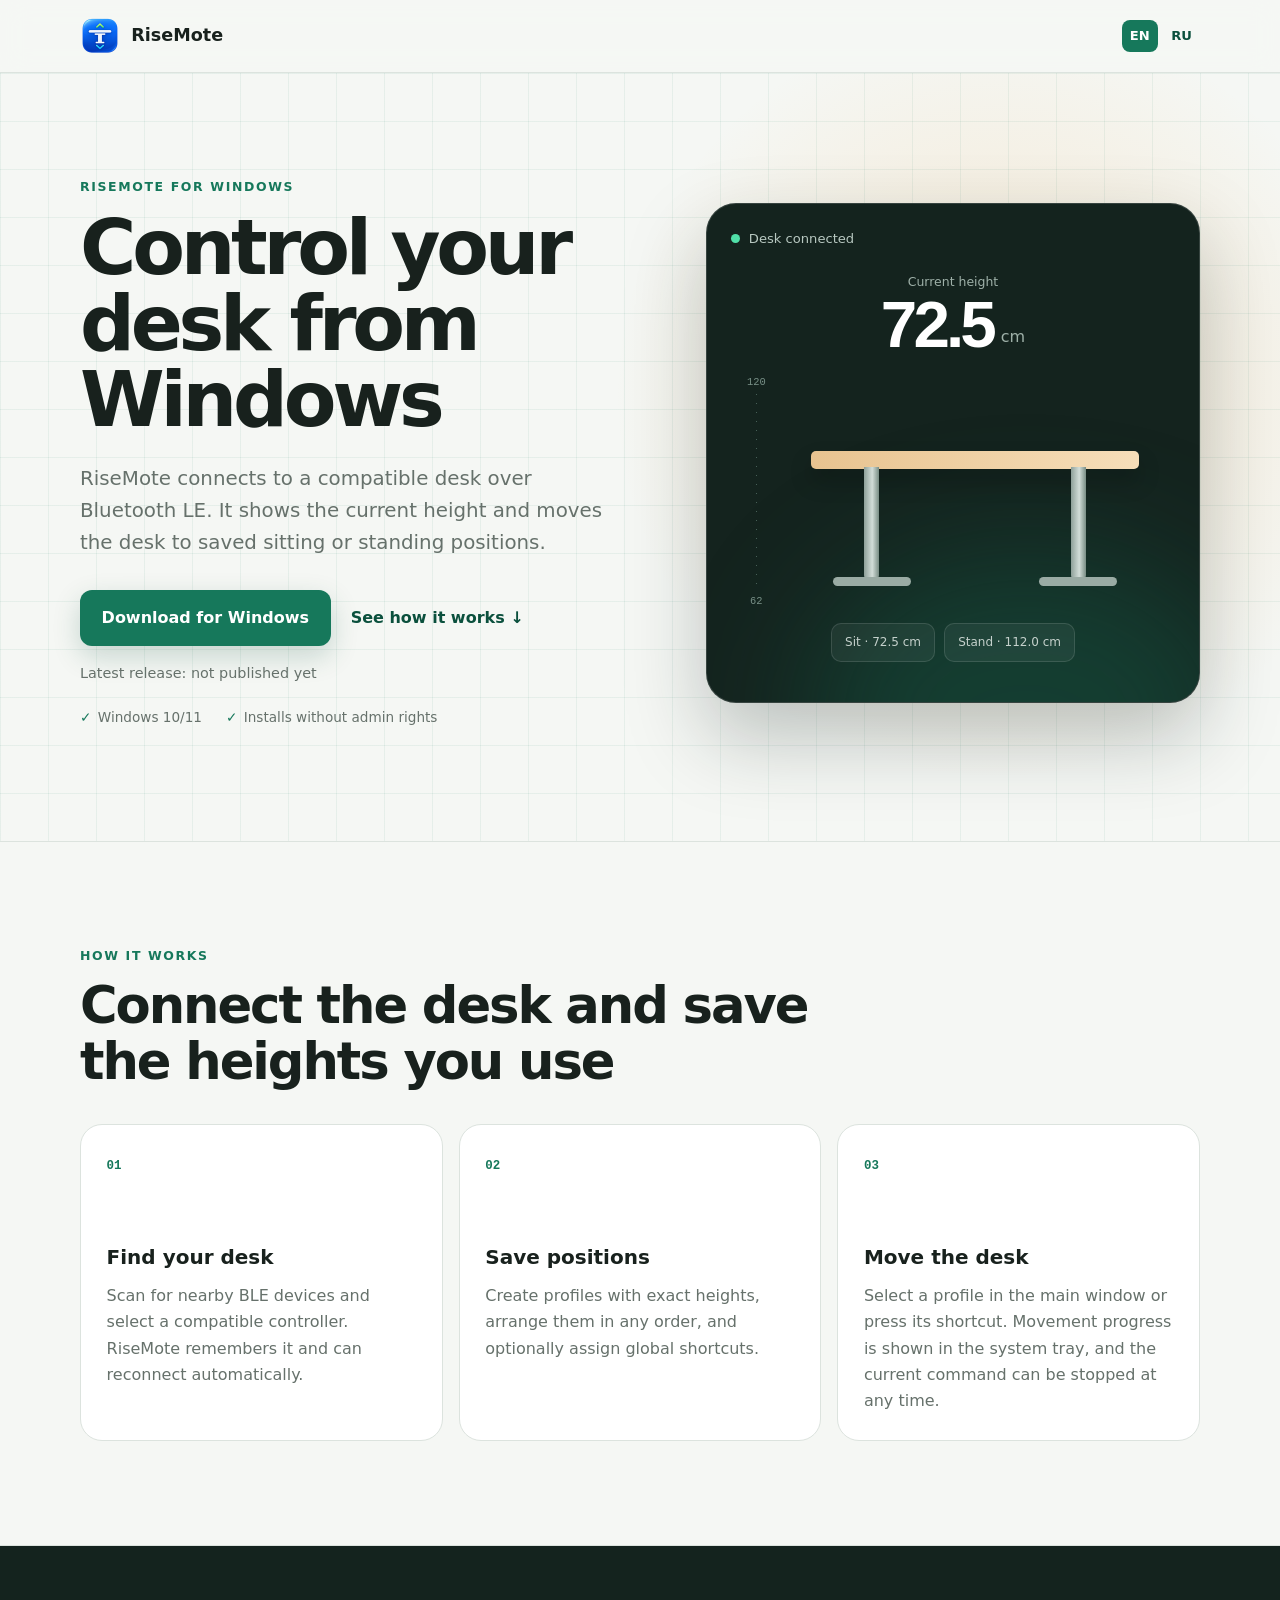
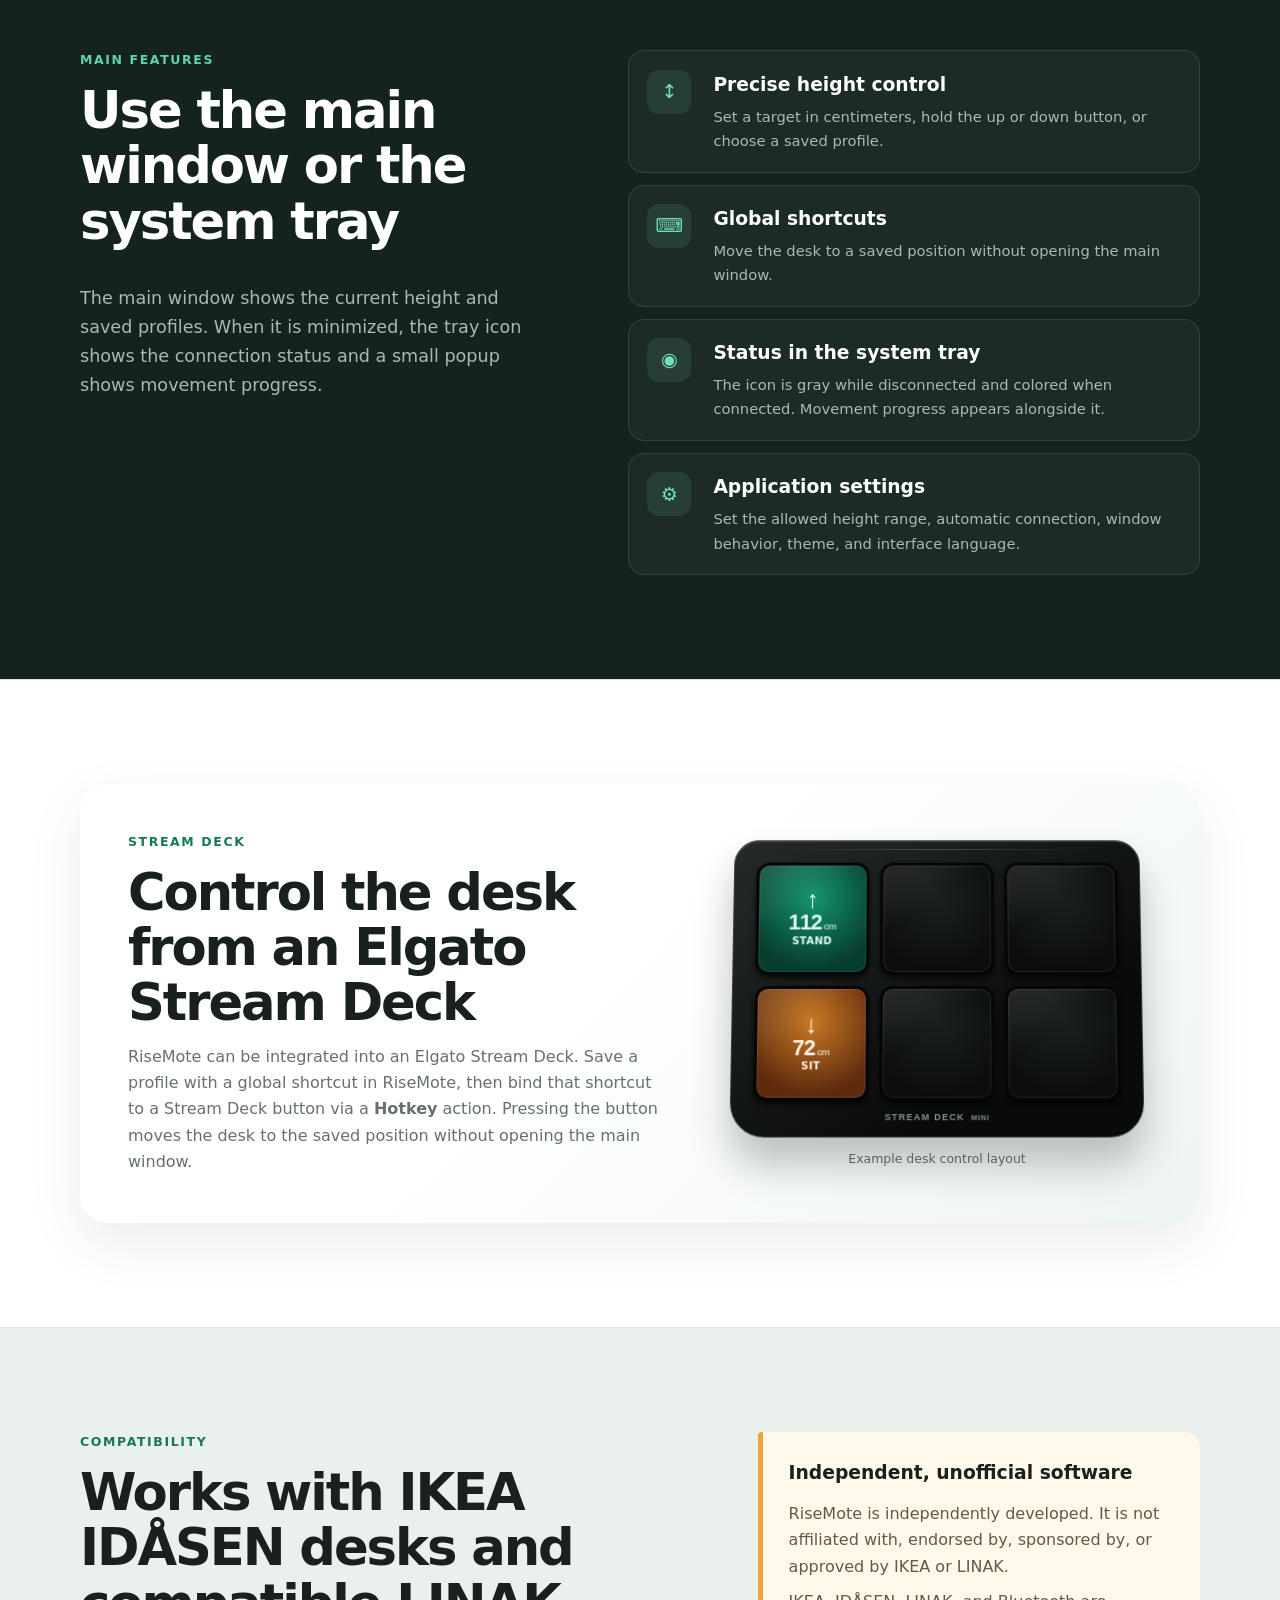
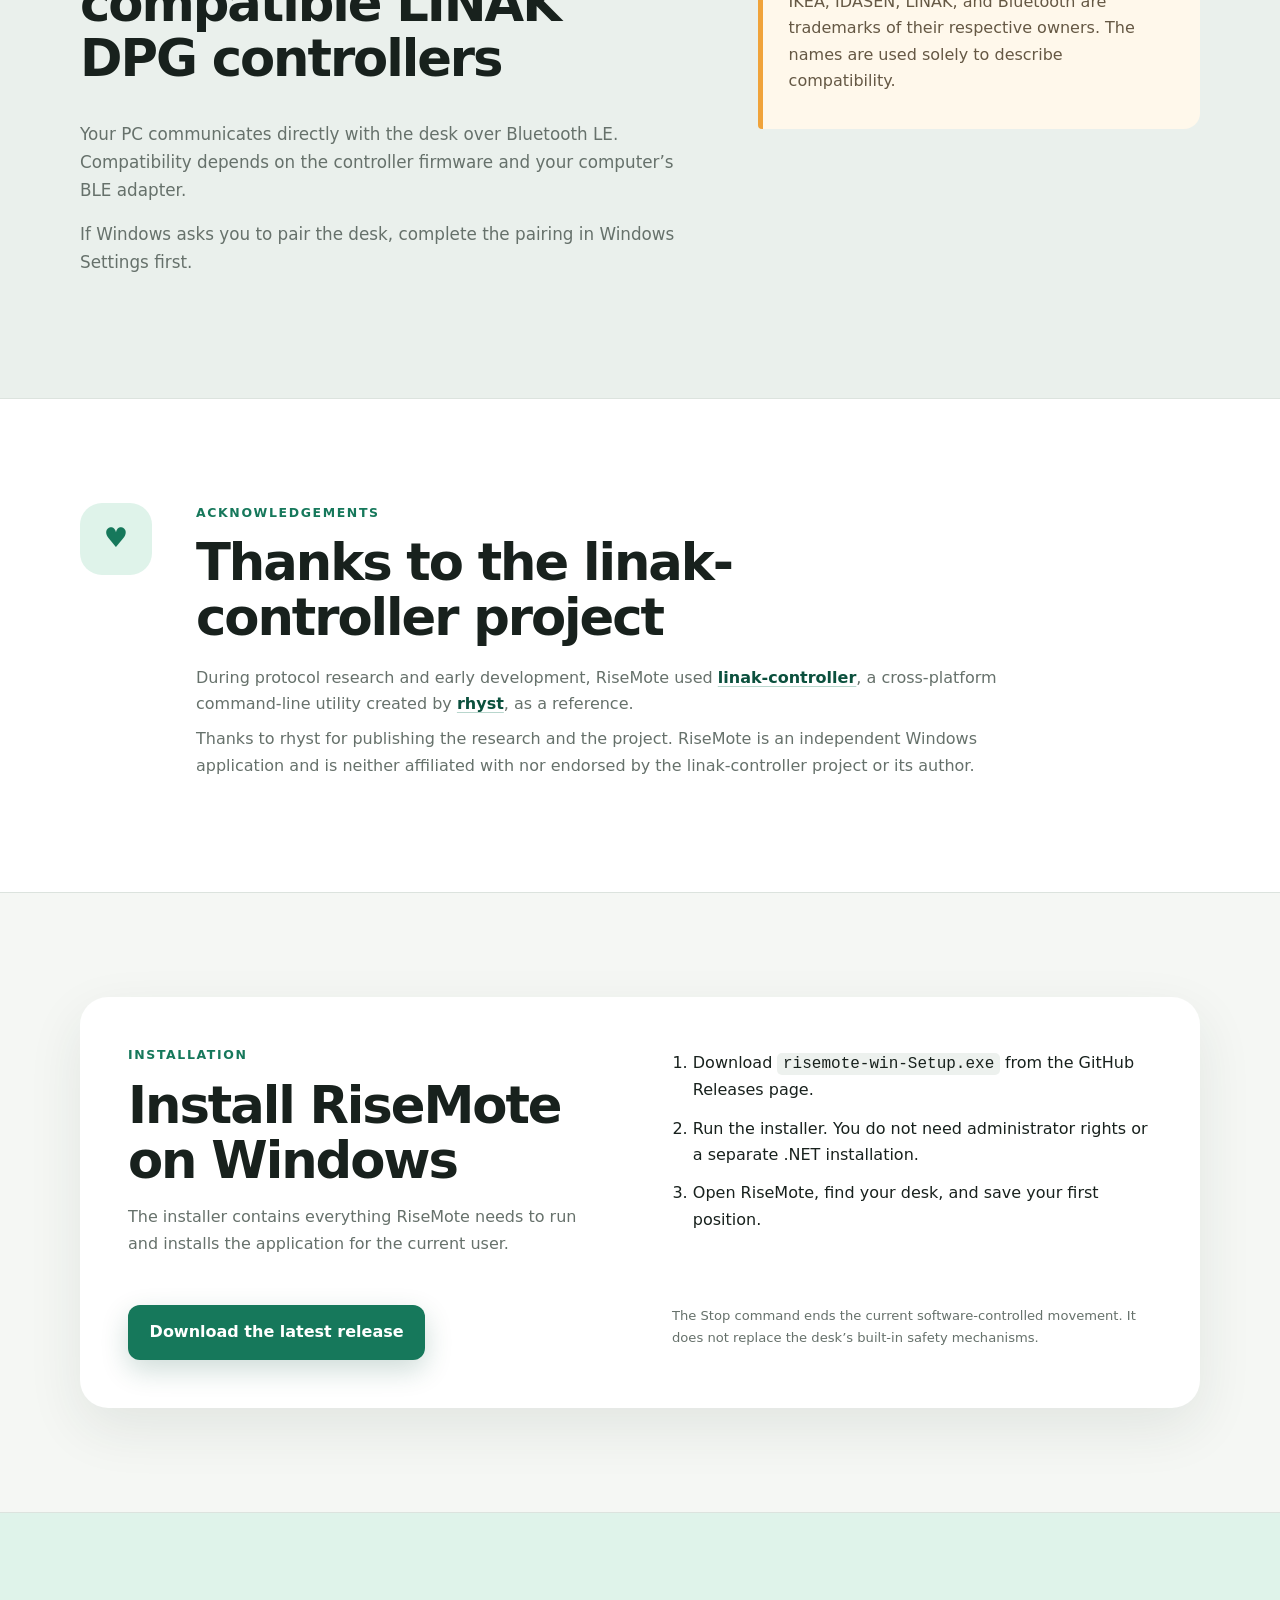
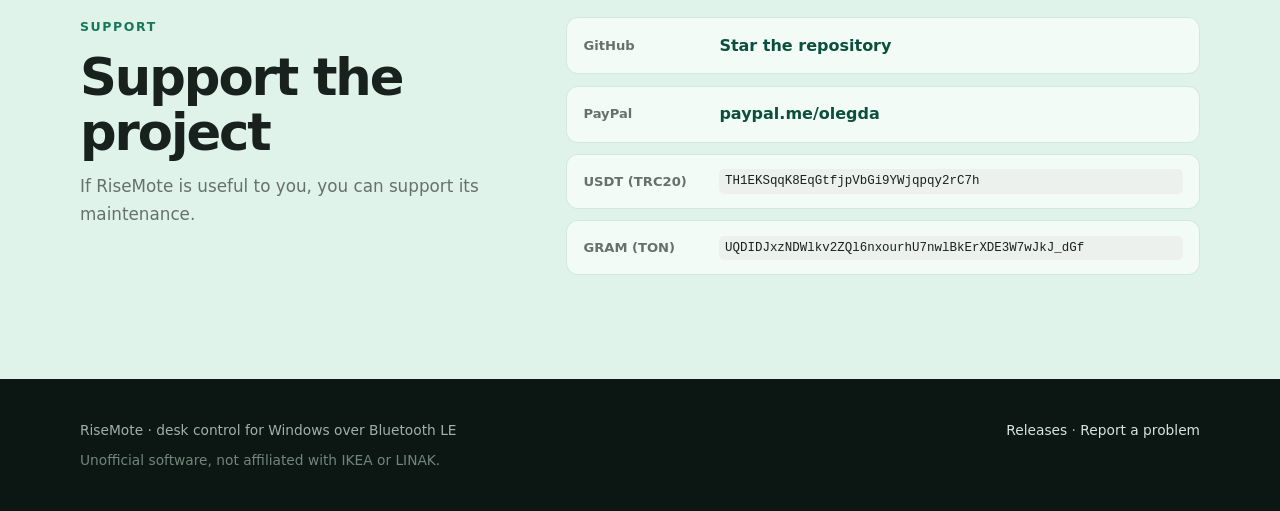
==== commit e8fea20b: "Update pages from 87eddb1" ====
--- a/index.html
+++ b/index.html
@@ -7,7 +7,10 @@
   <meta name="description" content="Control a compatible sit-stand desk from Windows over Bluetooth LE. Save positions, assign global shortcuts, and monitor movement from the system tray.">
   <link rel="canonical" href="https://dosoft.github.io/risemote/">
   <link rel="alternate" hreflang="ru" href="https://dosoft.github.io/risemote/ru/">
-  <link rel="icon" type="image/png" href="logo.png">
+  <link rel="icon" type="image/x-icon" href="favicon.ico">
+  <link rel="icon" type="image/png" sizes="32x32" href="favicon-32.png">
+  <link rel="icon" type="image/png" sizes="16x16" href="favicon-16.png">
+  <link rel="apple-touch-icon" sizes="180x180" href="apple-touch-icon.png">
   <meta property="og:title" content="RiseMote — Desk control for Windows">
   <meta property="og:description" content="Live height, saved positions, global shortcuts, and tray controls for a compatible sit-stand desk.">
   <meta property="og:type" content="website">
@@ -20,7 +23,7 @@
 </head>
 <body>
   <header class="site-header">
-    <div class="container nav"><a class="brand" href="./"><img src="logo.png" alt="" width="40" height="40"><span>RiseMote</span></a><nav class="languages" aria-label="Language"><span>EN</span><a href="ru/">RU</a></nav></div>
+    <div class="container nav"><a class="brand" href="./"><img src="header-logo.png" alt="" width="40" height="40" srcset="header-logo.png 1x, header-logo.png 2x"><span>RiseMote</span></a><nav class="languages" aria-label="Language"><span>EN</span><a href="ru/">RU</a></nav></div>
   </header>
 
   <main>
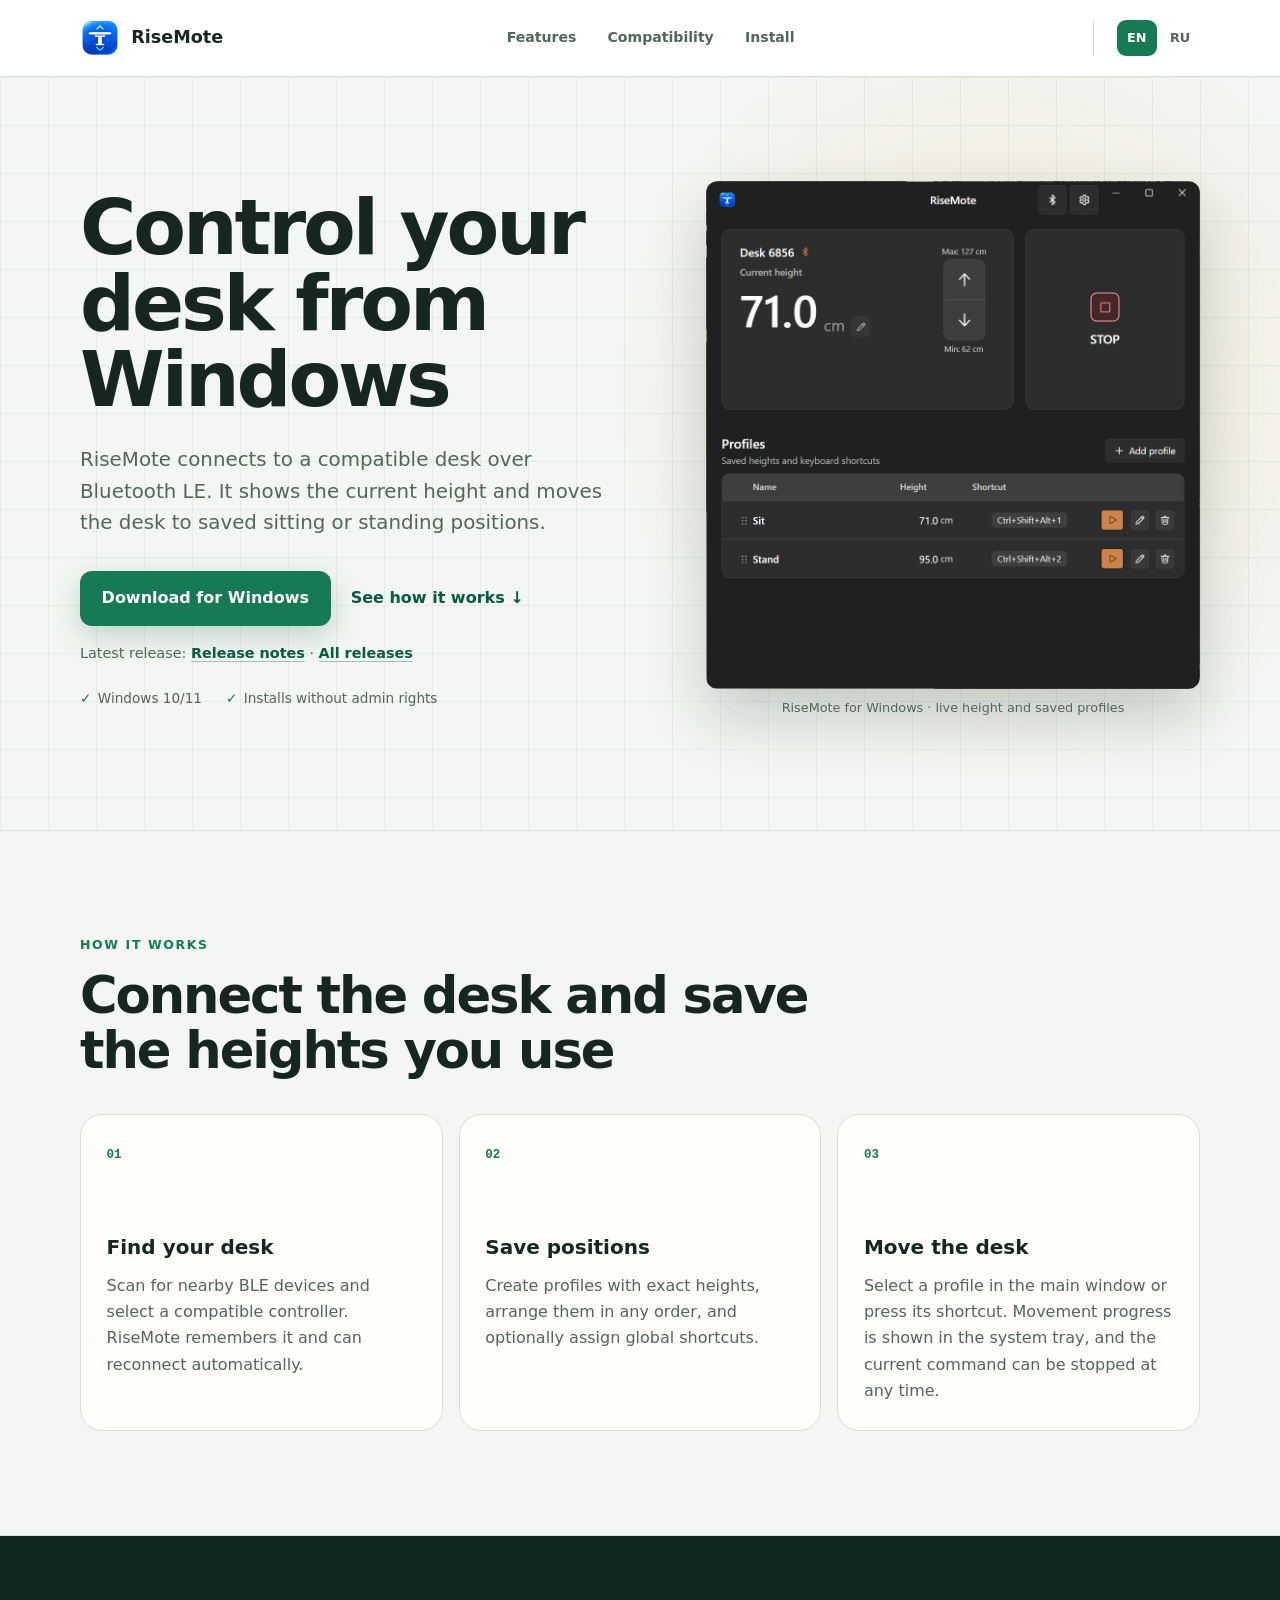
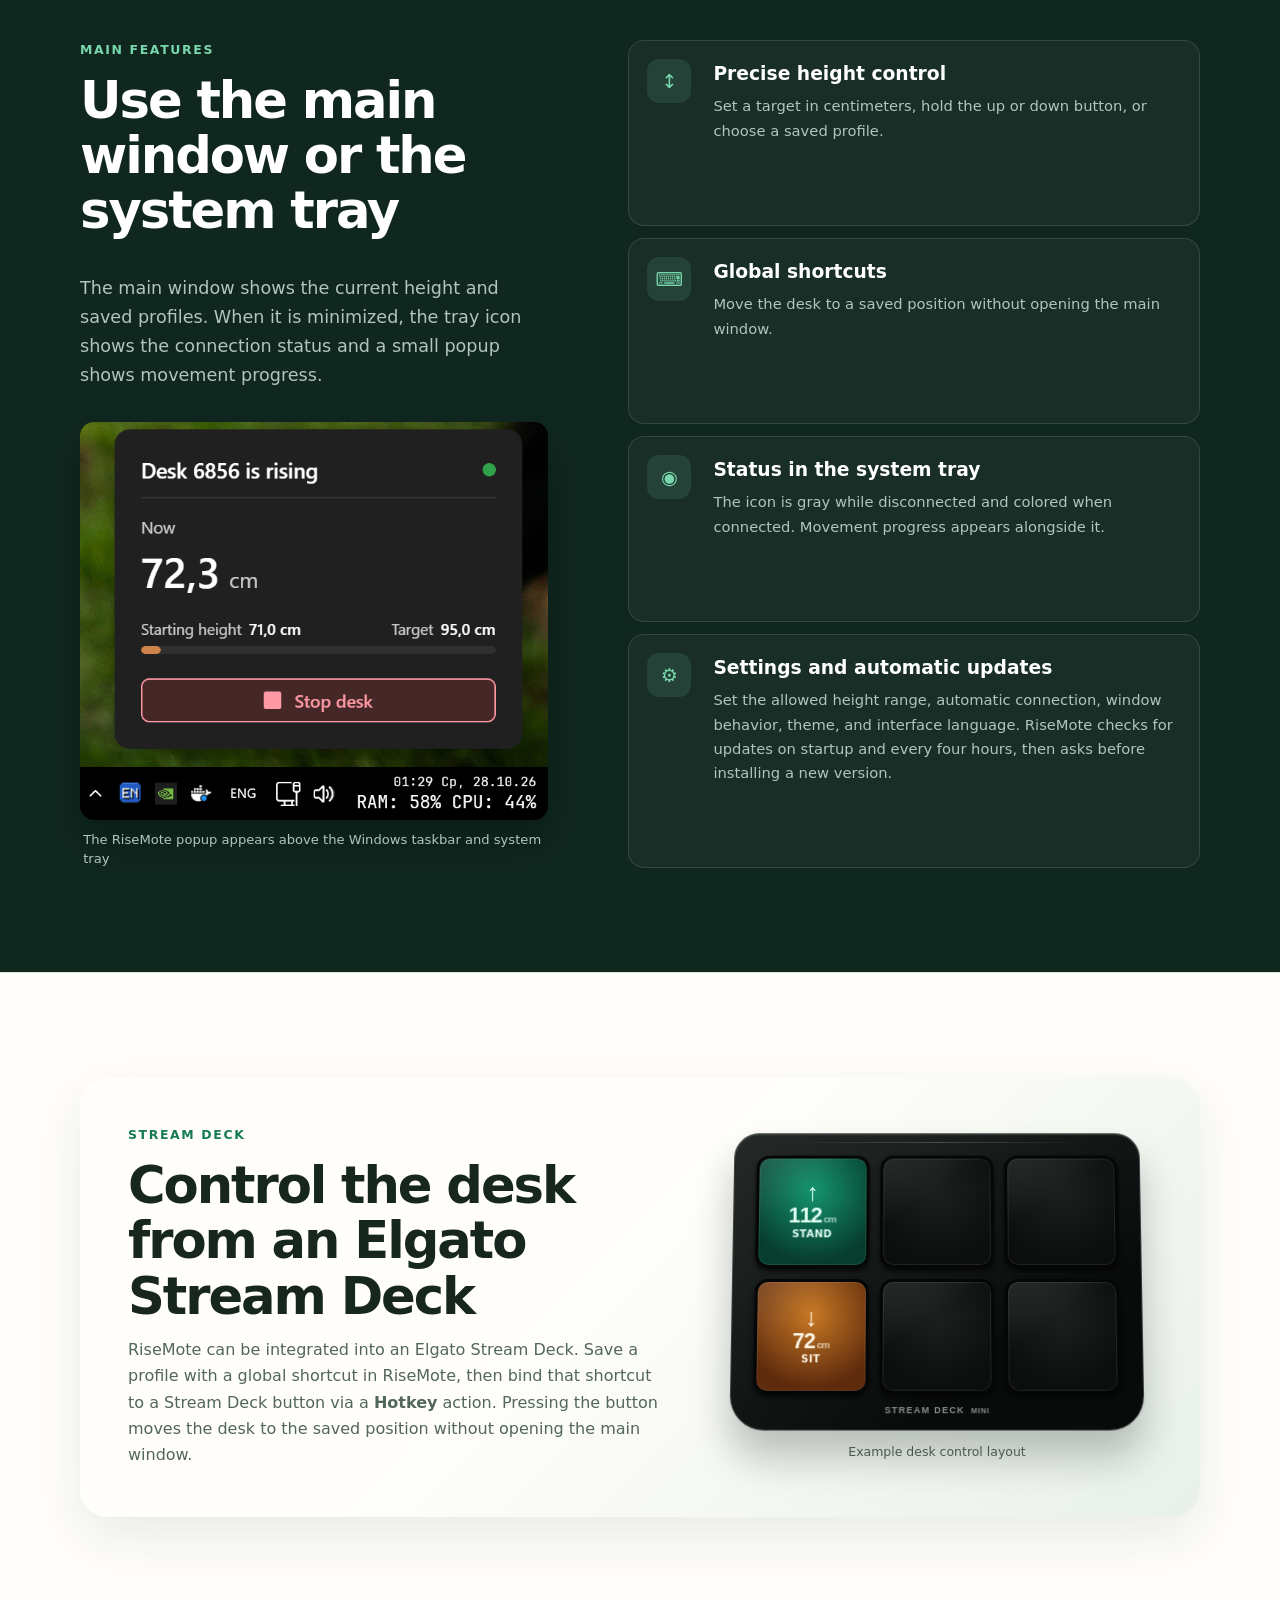
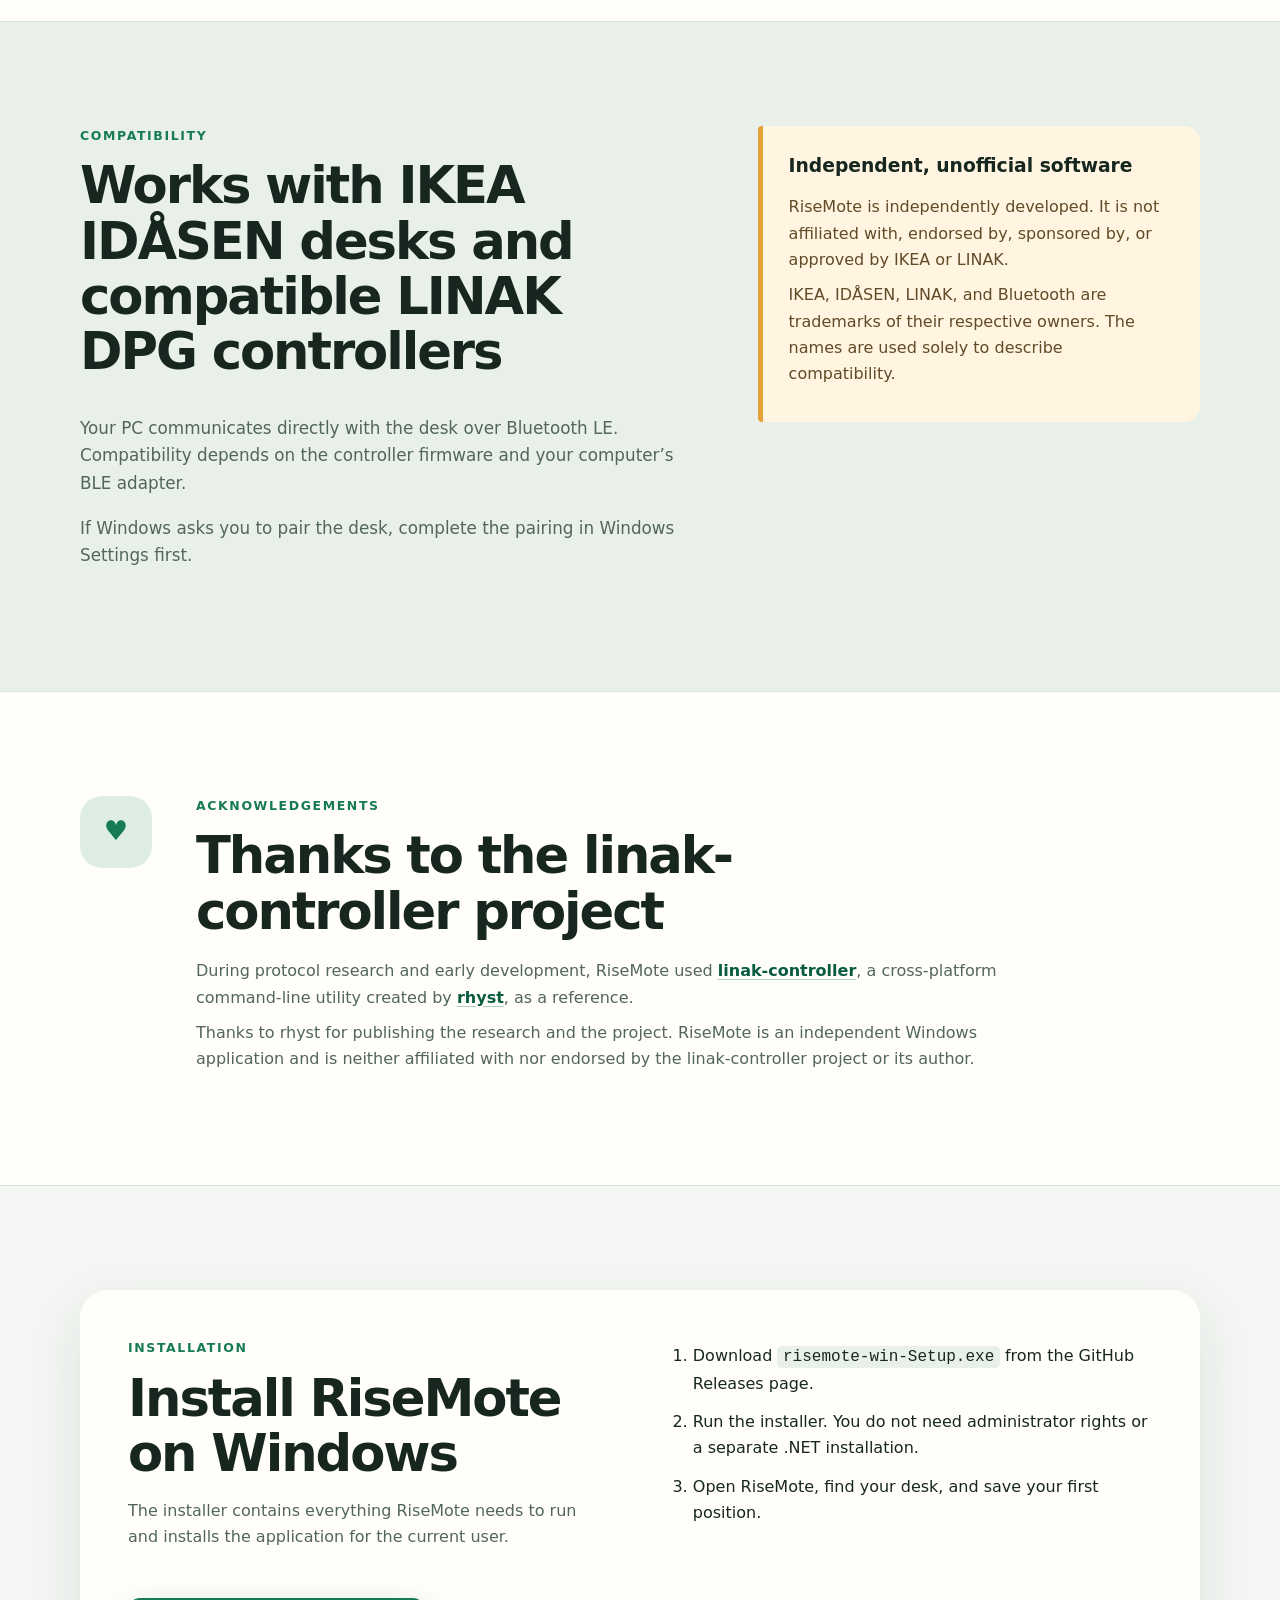
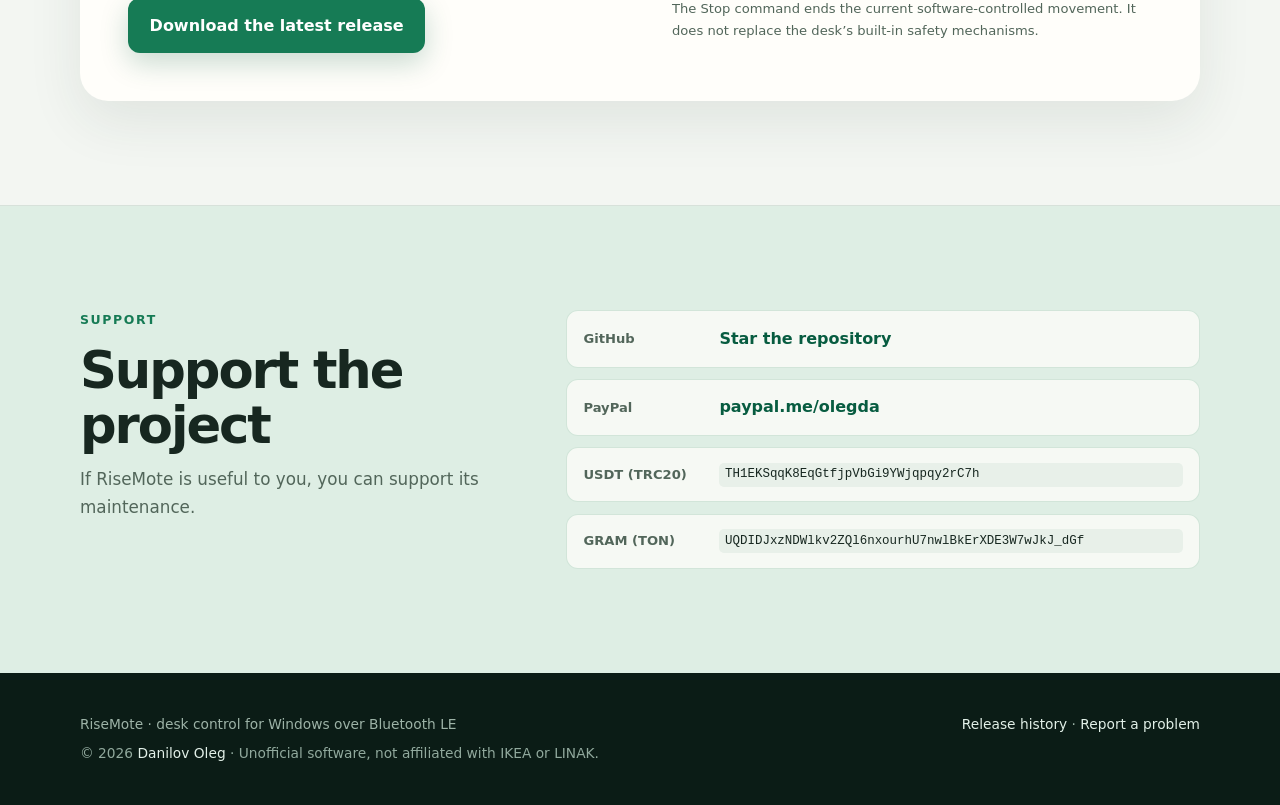
==== commit 07bf916c: "Update pages from 0bcbe4f" ====
--- a/index.html
+++ b/index.html
@@ -23,34 +23,24 @@
 </head>
 <body>
   <header class="site-header">
-    <div class="container nav"><a class="brand" href="./"><img src="header-logo.png" alt="" width="40" height="40" srcset="header-logo.png 1x, header-logo.png 2x"><span>RiseMote</span></a><nav class="languages" aria-label="Language"><span>EN</span><a href="ru/">RU</a></nav></div>
+    <div class="container nav"><a class="brand" href="./"><img src="header-logo.png" alt="" width="40" height="40" srcset="header-logo.png 1x, header-logo.png 2x"><span>RiseMote</span></a><nav class="site-nav" aria-label="On this page"><a href="#how-it-works">Features</a><a href="#compatibility">Compatibility</a><a href="#installation">Install</a></nav><nav class="languages" aria-label="Language"><span aria-current="page">EN</span><a href="ru/" lang="ru">RU</a></nav></div>
   </header>
 
   <main>
     <section class="hero">
       <div class="container hero-grid">
         <div class="hero-copy">
-          <p class="eyebrow">RiseMote for Windows</p>
           <h1>Control your desk from Windows</h1>
           <p class="lead">RiseMote connects to a compatible desk over Bluetooth LE. It shows the current height and moves the desk to saved sitting or standing positions.</p>
           <div class="cta"><a class="button" href="https://github.com/dosoft/risemote/releases/latest">Download for Windows</a><a class="text-link" href="#how-it-works">See how it works <span aria-hidden="true">↓</span></a></div>
-          <p id="release-meta" class="release-meta" aria-live="polite">Latest release: not published yet</p>
+          <p id="release-meta" class="release-meta" aria-live="polite">Latest release: <a id="release-version" class="release-version" href="https://github.com/dosoft/risemote/releases/latest">Release notes</a> · <a href="https://github.com/dosoft/risemote/releases">All releases</a></p>
           <ul class="requirements"><li>Windows 10/11</li><li>Installs without admin rights</li></ul>
         </div>
 
-        <div class="desk-demo" aria-label="Illustration of a height-adjustable desk">
-          <div class="connection"><span class="pulse"></span> Desk connected</div>
-          <div class="readout"><span>Current height</span><strong>72.5</strong><small>cm</small></div>
-          <div class="desk-scene">
-            <div class="measure"><span>120</span><i></i><span>62</span></div>
-            <div class="desk">
-              <div class="desk-top"></div>
-              <div class="desk-leg left"></div><div class="desk-leg right"></div>
-              <div class="desk-foot left"></div><div class="desk-foot right"></div>
-            </div>
-          </div>
-          <div class="preset-row"><span>Sit · 72.5 cm</span><span>Stand · 112.0 cm</span></div>
-        </div>
+        <figure class="app-preview">
+          <img src="app-screenshot.png" alt="RiseMote main window with the current desk height, movement controls, and saved profiles" width="1024" height="1052" fetchpriority="high">
+          <figcaption>RiseMote for Windows · live height and saved profiles</figcaption>
+        </figure>
       </div>
     </section>
 
@@ -64,12 +54,14 @@
     </div></section>
 
     <section class="section control-section"><div class="container control-grid">
-      <div><p class="eyebrow">Main features</p><h2>Use the main window or the system tray</h2><p class="section-copy">The main window shows the current height and saved profiles. When it is minimized, the tray icon shows the connection status and a small popup shows movement progress.</p></div>
+      <div><p class="eyebrow">Main features</p><h2>Use the main window or the system tray</h2><p class="section-copy">The main window shows the current height and saved profiles. When it is minimized, the tray icon shows the connection status and a small popup shows movement progress.</p>
+        <figure class="tray-preview"><img src="tray-notification.png" alt="RiseMote desk movement notification above the Windows taskbar, with notification area icons visible below" width="637" height="542"><figcaption>The RiseMote popup appears above the Windows taskbar and system tray</figcaption></figure>
+      </div>
       <div class="feature-list">
         <article><span>↕</span><div><h3>Precise height control</h3><p>Set a target in centimeters, hold the up or down button, or choose a saved profile.</p></div></article>
         <article><span>⌨</span><div><h3>Global shortcuts</h3><p>Move the desk to a saved position without opening the main window.</p></div></article>
         <article><span>◉</span><div><h3>Status in the system tray</h3><p>The icon is gray while disconnected and colored when connected. Movement progress appears alongside it.</p></div></article>
-        <article><span>⚙</span><div><h3>Application settings</h3><p>Set the allowed height range, automatic connection, window behavior, theme, and interface language.</p></div></article>
+        <article><span>⚙</span><div><h3>Settings and automatic updates</h3><p>Set the allowed height range, automatic connection, window behavior, theme, and interface language. RiseMote checks for updates on startup and every four hours, then asks before installing a new version.</p></div></article>
       </div>
     </div></section>
 
@@ -91,7 +83,7 @@
       </figure>
     </div></section>
 
-    <section class="section compatibility"><div class="container compatibility-grid">
+    <section id="compatibility" class="section compatibility"><div class="container compatibility-grid">
       <div><p class="eyebrow">Compatibility</p><h2>Works with IKEA IDÅSEN desks and compatible LINAK DPG controllers</h2><p>Your PC communicates directly with the desk over Bluetooth LE. Compatibility depends on the controller firmware and your computer’s BLE adapter.</p><p>If Windows asks you to pair the desk, complete the pairing in Windows Settings first.</p></div>
       <aside class="notice"><h3>Independent, unofficial software</h3><p>RiseMote is independently developed. It is not affiliated with, endorsed by, sponsored by, or approved by IKEA or LINAK.</p><p>IKEA, IDÅSEN, LINAK, and Bluetooth are trademarks of their respective owners. The names are used solely to describe compatibility.</p></aside>
     </div></section>
@@ -101,7 +93,7 @@
       <div><p class="eyebrow">Acknowledgements</p><h2>Thanks to the linak-controller project</h2><p>During protocol research and early development, RiseMote used <a href="https://github.com/rhyst/linak-controller" rel="noopener">linak-controller</a>, a cross-platform command-line utility created by <a href="https://github.com/rhyst" rel="noopener">rhyst</a>, as a reference.</p><p>Thanks to rhyst for publishing the research and the project. RiseMote is an independent Windows application and is neither affiliated with nor endorsed by the linak-controller project or its author.</p></div>
     </div></section>
 
-    <section class="section install"><div class="container install-card">
+    <section id="installation" class="section install"><div class="container install-card">
       <div><p class="eyebrow">Installation</p><h2>Install RiseMote on Windows</h2><p>The installer contains everything RiseMote needs to run and installs the application for the current user.</p></div>
       <ol><li>Download <code>risemote-win-Setup.exe</code> from the GitHub Releases page.</li><li>Run the installer. You do not need administrator rights or a separate .NET installation.</li><li>Open RiseMote, find your desk, and save your first position.</li></ol>
       <a class="button" href="https://github.com/dosoft/risemote/releases/latest">Download the latest release</a>
@@ -119,7 +111,7 @@
     </div></section>
   </main>
 
-  <footer><div class="container footer-grid"><p>RiseMote · desk control for Windows over Bluetooth LE</p><p><a href="https://github.com/dosoft/risemote/releases">Releases</a> · <a href="https://github.com/dosoft/risemote/issues">Report a problem</a></p><p class="footer-legal">Unofficial software, not affiliated with IKEA or LINAK.</p></div></footer>
+  <footer><div class="container footer-grid"><p>RiseMote · desk control for Windows over Bluetooth LE</p><p><a href="https://github.com/dosoft/risemote/releases">Release history</a> · <a href="https://github.com/dosoft/risemote/issues">Report a problem</a></p><p class="footer-legal">© 2026 <a href="https://olegd.com">Danilov Oleg</a> · Unofficial software, not affiliated with IKEA or LINAK.</p></div></footer>
   <script src="release.js"></script>
 </body>
 </html>
--- a/styles.css
+++ b/styles.css
@@ -1,14 +1,22 @@
 :root {
-  --bg: #f5f7f4;
-  --surface: #ffffff;
-  --ink: #18211d;
-  --muted: #66716b;
-  --line: #dce3de;
-  --green: #16785b;
-  --green-dark: #0b503d;
-  --green-soft: #dff3ea;
-  --amber: #f0a33a;
-  --night: #14231e;
+  --bg: #f3f6f2;
+  --surface: #fffefa;
+  --surface-soft: #e8f0e9;
+  --ink: #172720;
+  --muted: #52665a;
+  --line: #d7e1da;
+  --green: #167b55;
+  --green-dark: #075c40;
+  --green-soft: #deeee4;
+  --amber: #e4a139;
+  --amber-soft: #fff5e0;
+  --amber-ink: #614a28;
+  --focus: #985500;
+  --night: #102720;
+  --night-muted: #b1c5bb;
+  --night-accent: #78d7ac;
+  --footer: #0b1c16;
+  --footer-muted: #9db3a7;
   --radius: 22px;
 }
 * { box-sizing: border-box; }
@@ -17,49 +25,40 @@
 a { color: var(--green-dark); text-decoration: none; }
 a:hover { text-decoration: underline; }
 .container { width: min(1120px, calc(100% - 2.5rem)); margin-inline: auto; }
-.site-header { border-bottom: 1px solid var(--line); background: rgba(245,247,244,.88); backdrop-filter: blur(14px); }
-.nav { min-height: 72px; display: flex; align-items: center; justify-content: space-between; }
+.site-header { position: sticky; top: 0; z-index: 20; border-bottom: 1px solid var(--line); background: rgba(255,255,255,.94); backdrop-filter: blur(14px); }
+.nav { min-height: 76px; display: grid; grid-template-columns: auto minmax(0, 1fr) auto; align-items: center; gap: clamp(1rem, 2.5vw, 2rem); }
 .brand { display: inline-flex; align-items: center; gap: .7rem; color: var(--ink); font-size: 1.1rem; font-weight: 750; }
 .brand:hover { text-decoration: none; }
 .brand img { border-radius: 10px; }
-.languages { display: flex; gap: .35rem; align-items: center; font-size: .82rem; font-weight: 750; }
-.languages a, .languages span { min-width: 34px; padding: .35rem .5rem; border-radius: 8px; text-align: center; }
+.site-nav { display: flex; align-items: center; justify-content: center; gap: .25rem; }
+.site-nav a { display: inline-flex; min-height: 42px; align-items: center; padding: 0 .85rem; border-radius: 10px; color: var(--muted); font-size: .88rem; font-weight: 700; white-space: nowrap; transition: color .16s ease, background-color .16s ease; }
+.site-nav a:hover { color: var(--green-dark); background: var(--green-soft); text-decoration: none; }
+.languages { display: flex; gap: .2rem; align-items: center; margin-left: clamp(.25rem, 1.2vw, 1rem); padding-left: clamp(.75rem, 1.8vw, 1.4rem); border-left: 1px solid var(--line); font-size: .8rem; font-weight: 750; }
+.languages a, .languages span { display: grid; min-width: 40px; min-height: 36px; place-items: center; padding: .3rem .55rem; border-radius: 9px; text-align: center; transition: color .16s ease, background-color .16s ease; }
+.languages a { color: var(--muted); }
+.languages a:hover { color: var(--green-dark); background: var(--green-soft); text-decoration: none; }
 .languages span { color: white; background: var(--green); }
-.hero { position: relative; overflow: hidden; padding: 6.5rem 0 7rem; background: linear-gradient(rgba(22,120,91,.07) 1px, transparent 1px), linear-gradient(90deg, rgba(22,120,91,.07) 1px, transparent 1px), radial-gradient(circle at 78% 42%, rgba(240,163,58,.2), transparent 24rem), var(--bg); background-size: 48px 48px, 48px 48px, auto, auto; }
+.brand:focus-visible, .site-nav a:focus-visible, .languages a:focus-visible, .button:focus-visible, .text-link:focus-visible { outline: 3px solid var(--focus); outline-offset: 3px; }
+.hero { position: relative; overflow: hidden; padding: 6.5rem 0 7rem; background: linear-gradient(rgba(22,123,85,.07) 1px, transparent 1px), linear-gradient(90deg, rgba(22,123,85,.07) 1px, transparent 1px), radial-gradient(circle at 78% 42%, rgba(228,161,57,.2), transparent 24rem), var(--bg); background-size: 48px 48px, 48px 48px, auto, auto; }
 .hero-grid { display: grid; grid-template-columns: minmax(0, 1.05fr) minmax(400px, .95fr); gap: 5rem; align-items: center; }
 .eyebrow { margin: 0 0 .75rem; color: var(--green); font-size: .78rem; font-weight: 800; letter-spacing: .13em; text-transform: uppercase; }
-h1 { max-width: 730px; margin: 0; font-size: clamp(3rem, 6vw, 5.5rem); line-height: .99; letter-spacing: -.055em; }
+h1 { max-width: 730px; margin: 0; font-size: clamp(3rem, 6vw, 5.5rem); line-height: .99; letter-spacing: -.04em; }
 .lead { max-width: 650px; margin: 1.6rem 0 2rem; color: var(--muted); font-size: 1.24rem; line-height: 1.6; }
 .cta { display: flex; flex-wrap: wrap; align-items: center; gap: 1.25rem; }
-.button { display: inline-flex; align-items: center; justify-content: center; padding: .9rem 1.35rem; border-radius: 12px; color: white; background: var(--green); font-weight: 750; box-shadow: 0 10px 28px rgba(11,80,61,.2); transition: transform .18s, background .18s; }
+.button { display: inline-flex; align-items: center; justify-content: center; padding: .9rem 1.35rem; border-radius: 12px; color: white; background: var(--green); font-weight: 750; box-shadow: 0 10px 28px rgba(7,92,64,.22); transition: transform .18s, background .18s; }
 .button:hover { background: var(--green-dark); text-decoration: none; transform: translateY(-2px); }
 .text-link { font-weight: 700; }
 .release-meta { min-height: 1.6em; margin: 1rem 0 0; color: var(--muted); font-size: .9rem; }
+.release-meta a { font-weight: 700; text-decoration: underline; text-decoration-color: rgba(22,123,85,.4); text-underline-offset: .18em; }
+.release-meta a:hover { text-decoration-color: currentColor; }
 .release-version { color: var(--green-dark); }
 .requirements { display: flex; flex-wrap: wrap; gap: .5rem 1.5rem; margin: 1.3rem 0 0; padding: 0; color: var(--muted); font-size: .85rem; list-style: none; }
 .requirements li::before { content: "✓"; margin-right: .4rem; color: var(--green); font-weight: 800; }
-.desk-demo { position: relative; min-height: 500px; padding: 1.5rem; border: 1px solid rgba(255,255,255,.15); border-radius: 30px; color: white; background: var(--night); box-shadow: 0 35px 80px rgba(20,35,30,.25); overflow: hidden; }
-.desk-demo::before { content: ""; position: absolute; inset: auto -10% -35% 20%; height: 65%; border-radius: 50%; background: rgba(22,120,91,.32); filter: blur(65px); }
-.connection { position: relative; display: flex; align-items: center; gap: .55rem; color: #b8c8c1; font-size: .82rem; }
-.pulse { width: 9px; height: 9px; border-radius: 50%; background: #50dfa8; box-shadow: 0 0 0 0 rgba(80,223,168,.6); animation: pulse 2s infinite; }
-.readout { position: relative; display: grid; grid-template-columns: auto auto; width: fit-content; margin: 1.4rem auto 0; align-items: end; }
-.readout span { grid-column: 1 / 3; color: #9eb0a8; font-size: .78rem; text-align: center; }
-.readout strong { font: 760 4.1rem/1 "Segoe UI Variable", "Segoe UI", sans-serif; letter-spacing: -.06em; }
-.readout small { padding: 0 0 .45rem .5rem; color: #9eb0a8; font-size: 1rem; }
-.desk-scene { position: relative; height: 260px; margin-top: .3rem; }
-.measure { position: absolute; left: 1rem; top: 14px; bottom: 16px; display: grid; grid-template-rows: auto 1fr auto; color: #789087; font: .65rem/1 Consolas, monospace; text-align: center; }
-.measure i { width: 1px; margin: .4rem auto; background: repeating-linear-gradient(to bottom, #476158 0 1px, transparent 1px 9px); }
-.desk { position: absolute; inset: 0; }
-.desk-top { position: absolute; left: 18%; right: 8%; top: 88px; height: 18px; border-radius: 5px; background: linear-gradient(90deg, #e8c390, #f6deb9); box-shadow: 0 12px 22px rgba(0,0,0,.22); }
-.desk-leg { position: absolute; top: 104px; width: 15px; height: 112px; border-radius: 0 0 4px 4px; background: linear-gradient(90deg, #8ea099, #d2ddd8 55%, #788d84); }
-.desk-leg.left { left: 30%; }
-.desk-leg.right { right: 20%; }
-.desk-foot { position: absolute; top: 214px; width: 78px; height: 9px; border-radius: 5px; background: #9aaba4; }
-.desk-foot.left { left: calc(30% - 31px); }
-.desk-foot.right { right: calc(20% - 31px); }
-.preset-row { position: relative; display: flex; justify-content: center; gap: .6rem; }
-.preset-row span { padding: .55rem .8rem; border: 1px solid rgba(255,255,255,.12); border-radius: 10px; color: #c5d1cc; background: rgba(255,255,255,.055); font-size: .75rem; }
+.app-preview { min-width: 0; margin: 0; }
+.app-preview img { display: block; width: 100%; height: auto; border-radius: 12px; box-shadow: 0 28px 60px rgba(12,40,29,.2); }
+.app-preview figcaption { margin: .65rem .2rem .1rem; color: var(--muted); font-size: .8rem; line-height: 1.4; text-align: center; }
 .section { padding: 6.5rem 0; border-top: 1px solid var(--line); }
+section[id] { scroll-margin-top: 6rem; }
 h2 { max-width: 760px; margin: 0 0 2.2rem; font-size: clamp(2.2rem, 4vw, 3.7rem); line-height: 1.08; letter-spacing: -.04em; }
 .steps { display: grid; grid-template-columns: repeat(3, 1fr); gap: 1rem; }
 .steps article { min-height: 270px; padding: 1.6rem; border: 1px solid var(--line); border-radius: var(--radius); background: var(--surface); }
@@ -67,26 +66,29 @@
 .steps h3 { margin: 4rem 0 .55rem; font-size: 1.25rem; }
 .steps p, .section-copy { margin: 0; color: var(--muted); }
 .control-section { color: white; background: var(--night); }
-.control-section .eyebrow { color: #61d4ab; }
+.control-section .eyebrow { color: var(--night-accent); }
 .control-grid { display: grid; grid-template-columns: .9fr 1.1fr; gap: 5rem; }
-.control-section .section-copy { color: #a8bab2; font-size: 1.1rem; }
+.control-section .section-copy { color: var(--night-muted); font-size: 1.1rem; }
+.tray-preview { max-width: 520px; margin: 2rem 0 0; }
+.tray-preview img { display: block; width: 100%; height: auto; border-radius: 14px; box-shadow: 0 22px 44px rgba(0,0,0,.28); }
+.tray-preview figcaption { margin: .65rem .2rem 0; color: var(--night-muted); font-size: .82rem; line-height: 1.45; }
 .feature-list { display: grid; gap: .75rem; }
-.feature-list article { display: grid; grid-template-columns: 50px 1fr; gap: 1rem; padding: 1.15rem; border: 1px solid rgba(255,255,255,.1); border-radius: 16px; background: rgba(255,255,255,.04); }
-.feature-list article > span { display: grid; width: 44px; height: 44px; place-items: center; border-radius: 12px; color: #75e0b8; background: rgba(117,224,184,.1); font-size: 1.2rem; }
+.feature-list article { display: grid; grid-template-columns: 50px 1fr; gap: 1rem; padding: 1.15rem; border: 1px solid rgba(255,255,255,.12); border-radius: 16px; background: rgba(255,255,255,.035); }
+.feature-list article > span { display: grid; width: 44px; height: 44px; place-items: center; border-radius: 12px; color: var(--night-accent); background: rgba(120,215,172,.12); font-size: 1.2rem; }
 .feature-list h3 { margin: 0 0 .25rem; }
-.feature-list p { margin: 0; color: #a8bab2; font-size: .92rem; }
-.compatibility { background: #eaf0ec; }
+.feature-list p { margin: 0; color: var(--night-muted); font-size: .92rem; }
+.compatibility { background: var(--surface-soft); }
 .compatibility-grid { display: grid; grid-template-columns: 1.15fr .85fr; gap: 5rem; align-items: start; }
 .compatibility-grid > div > p:not(.eyebrow) { color: var(--muted); font-size: 1.05rem; }
-.notice { padding: 1.6rem; border-left: 5px solid var(--amber); border-radius: 4px 16px 16px 4px; background: #fff8eb; }
+.notice { padding: 1.6rem; border-left: 5px solid var(--amber); border-radius: 4px 16px 16px 4px; background: var(--amber-soft); }
 .notice h3 { margin: 0 0 .75rem; }
-.notice p { margin: .55rem 0; color: #655844; }
+.notice p { margin: .55rem 0; color: var(--amber-ink); }
 .credits { background: var(--surface); }
 .credit-card { display: grid; grid-template-columns: 84px 1fr; gap: 2rem; align-items: start; }
 .credit-mark { display: grid; width: 72px; height: 72px; place-items: center; border-radius: 22px; color: var(--green); background: var(--green-soft); font-size: 1.7rem; }
 .credit-card h2 { margin-bottom: 1.2rem; }
 .credit-card p:not(.eyebrow) { max-width: 820px; margin: .55rem 0; color: var(--muted); }
-.credit-card a { font-weight: 700; text-decoration: underline; text-decoration-color: rgba(22,120,91,.3); text-underline-offset: .2em; }
+.credit-card a { font-weight: 700; text-decoration: underline; text-decoration-color: rgba(22,123,85,.35); text-underline-offset: .2em; }
 .install-card { display: grid; grid-template-columns: 1fr 1fr; gap: 2rem 4rem; padding: 3rem; border-radius: 28px; background: var(--surface); box-shadow: 0 20px 55px rgba(32,58,48,.09); }
 .install-card h2 { margin-bottom: .8rem; }
 .install-card > div > p:last-child { color: var(--muted); }
@@ -95,7 +97,7 @@
 .install-card .button { justify-self: start; align-self: start; }
 .fine-print { margin: 0; color: var(--muted); font-size: .82rem; }
 .streamdeck-section { background: var(--surface); }
-.streamdeck-card { display: grid; grid-template-columns: minmax(0, 1fr) minmax(330px, 430px); gap: 3rem 4rem; align-items: center; padding: 3rem; border-radius: 28px; background: linear-gradient(135deg, #fff 45%, #edf5f1); box-shadow: 0 20px 55px rgba(32,58,48,.09); }
+.streamdeck-card { display: grid; grid-template-columns: minmax(0, 1fr) minmax(330px, 430px); gap: 3rem 4rem; align-items: center; padding: 3rem; border-radius: 28px; background: linear-gradient(135deg, var(--surface) 45%, var(--surface-soft)); box-shadow: 0 20px 55px rgba(12,40,29,.09); }
 .streamdeck-card h2 { margin-bottom: .8rem; }
 .streamdeck-card .section-copy { color: var(--muted); max-width: 660px; margin: .55rem 0 0; }
 .streamdeck-figure { min-width: 0; margin: 0; text-align: center; }
@@ -119,25 +121,24 @@
 .support-card h2 { margin-bottom: .8rem; }
 .support-card > div > p:last-child { max-width: 520px; margin: 0; color: var(--muted); font-size: 1.05rem; }
 .support-options { display: grid; gap: .7rem; margin: 0; padding: 0; list-style: none; }
-.support-options li { display: grid; grid-template-columns: 120px minmax(0, 1fr); gap: 1rem; align-items: center; padding: .9rem 1rem; border: 1px solid rgba(22,120,91,.14); border-radius: 12px; background: rgba(255,255,255,.62); }
+.support-options li { display: grid; grid-template-columns: 120px minmax(0, 1fr); gap: 1rem; align-items: center; padding: .9rem 1rem; border: 1px solid rgba(22,123,85,.16); border-radius: 12px; background: rgba(255,254,250,.72); }
 .support-options span { color: var(--muted); font-size: .82rem; font-weight: 700; }
 .support-options a { font-weight: 700; }
 .support-options code { min-width: 0; font-size: .78rem; }
-code { padding: .12rem .35rem; border-radius: 5px; background: #edf1ee; overflow-wrap: anywhere; }
-footer { padding: 2.5rem 0; color: #9fb1aa; background: #0c1713; font-size: .86rem; }
+code { padding: .12rem .35rem; border-radius: 5px; background: var(--surface-soft); overflow-wrap: anywhere; }
+footer { padding: 2.5rem 0; color: var(--footer-muted); background: var(--footer); font-size: .86rem; }
 .footer-grid { display: grid; grid-template-columns: 1fr auto; gap: .4rem 2rem; align-items: center; }
 footer p { margin: 0; }
-footer a { color: #d4e5de; }
-.footer-legal { grid-column: 1 / -1; color: #71867d; }
-@keyframes pulse { 70% { box-shadow: 0 0 0 9px rgba(80,223,168,0); } 100% { box-shadow: 0 0 0 0 rgba(80,223,168,0); } }
-@media (prefers-reduced-motion: reduce) { html { scroll-behavior: auto; } .pulse { animation: none; } }
+footer a { color: #e2f0e8; }
+.footer-legal { grid-column: 1 / -1; color: #91a99d; }
+@media (prefers-reduced-motion: reduce) { html { scroll-behavior: auto; } }
 @media (max-width: 900px) {
   .hero { padding: 4.5rem 0; }
   .hero-grid, .control-grid, .compatibility-grid, .support-card { grid-template-columns: 1fr; gap: 3.5rem; }
   .hero-copy { text-align: center; }
   .lead { margin-inline: auto; }
   .cta, .requirements { justify-content: center; }
-  .desk-demo { width: min(540px, 100%); margin-inline: auto; }
+  .app-preview { width: min(540px, 100%); margin-inline: auto; }
   .steps { grid-template-columns: 1fr; }
   .steps article { min-height: 0; }
   .steps h3 { margin-top: 2rem; }
@@ -147,15 +148,12 @@
 }
 @media (max-width: 650px) {
   .container { width: min(100% - 1.5rem, 1120px); }
+  .nav { min-height: 0; grid-template-columns: 1fr auto; gap: .15rem .75rem; padding-block: .5rem 0; }
+  .languages { margin-left: 0; padding-left: 0; border-left: 0; }
+  .site-nav { grid-column: 1 / -1; justify-content: space-between; gap: .2rem; margin-top: .35rem; border-top: 1px solid var(--line); }
+  .site-nav a { min-height: 44px; padding-inline: .55rem; font-size: .78rem; }
   .hero { padding: 3.5rem 0; }
   h1 { font-size: clamp(2.7rem, 13vw, 4rem); }
-  .desk-demo { min-height: 455px; padding: 1.1rem; }
-  .desk-scene { height: 225px; }
-  .desk-top { top: 70px; }
-  .desk-leg { top: 86px; height: 102px; }
-  .desk-foot { top: 186px; }
-  .preset-row { gap: .35rem; }
-  .preset-row span { padding: .45rem .55rem; font-size: .67rem; }
   .section { padding: 4.5rem 0; }
   .install-card { grid-template-columns: 1fr; padding: 1.5rem; }
   .streamdeck-card { grid-template-columns: 1fr; padding: 1.5rem; }
